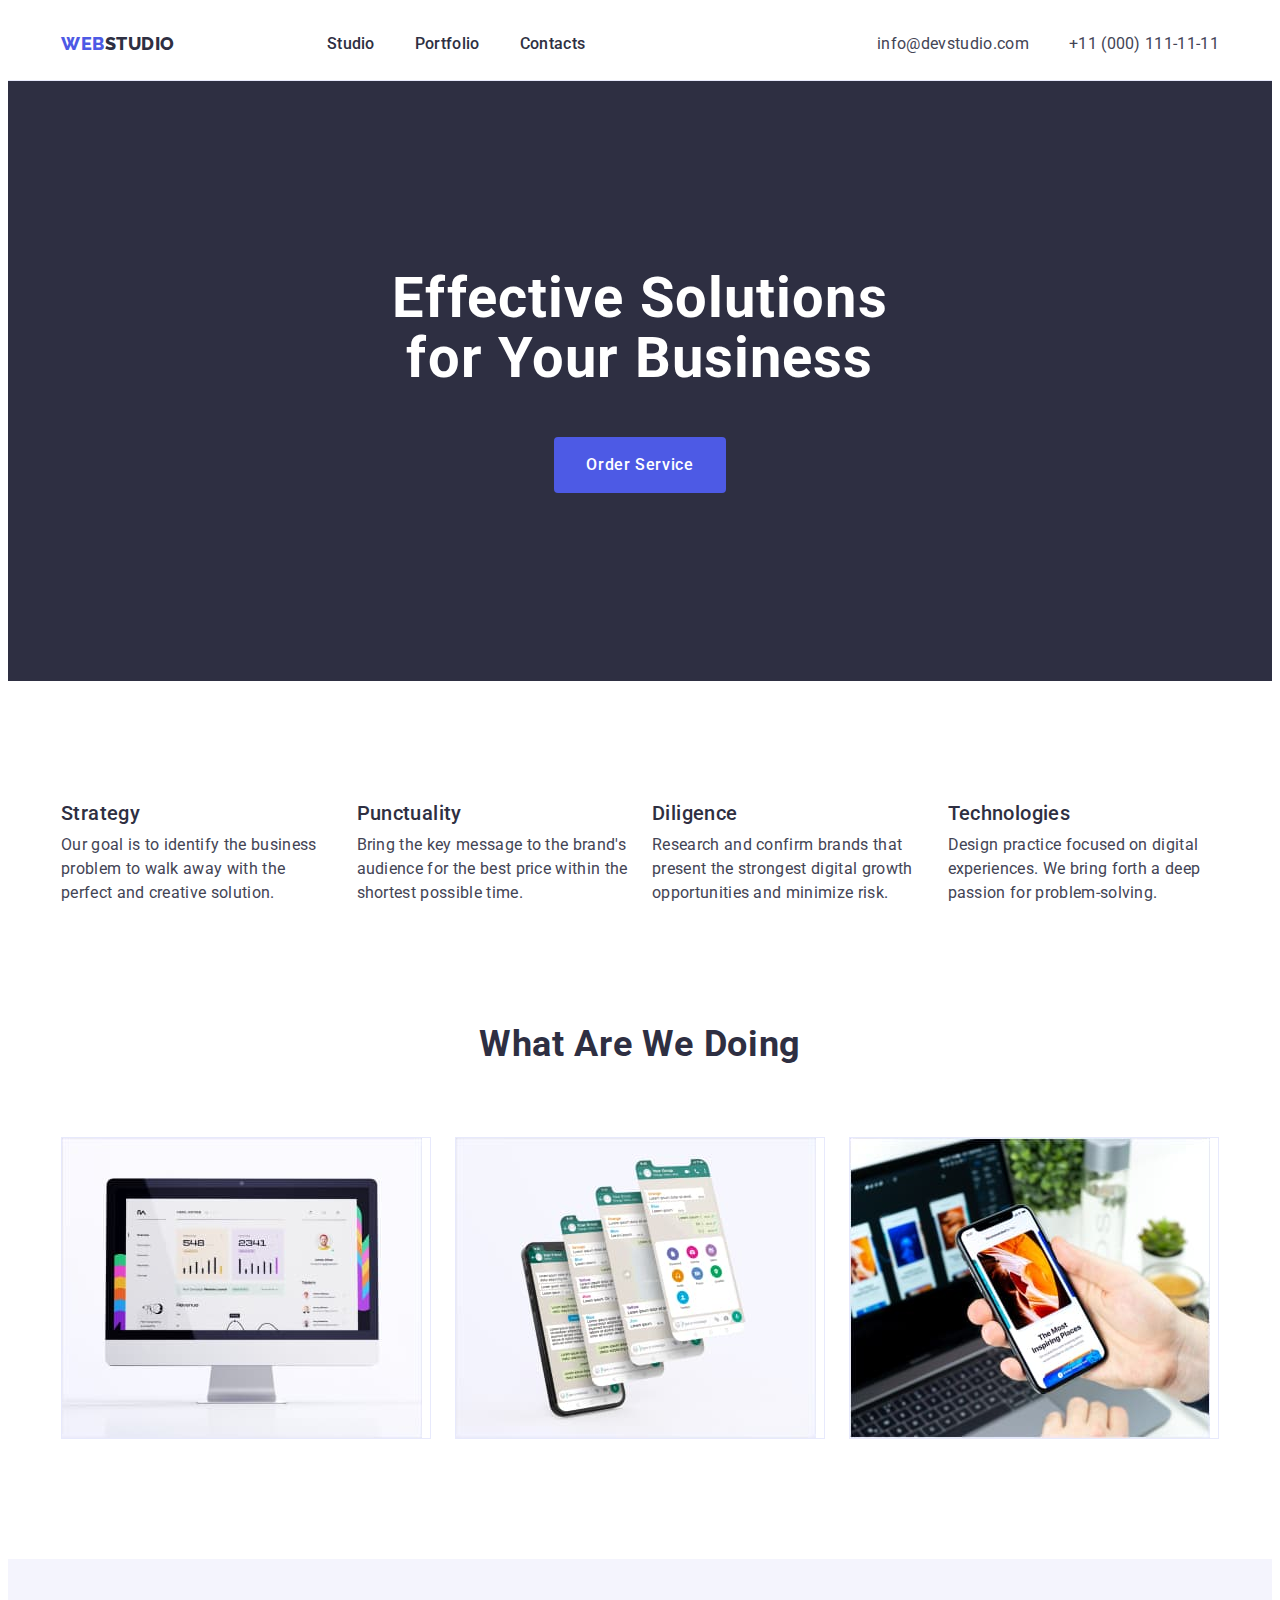
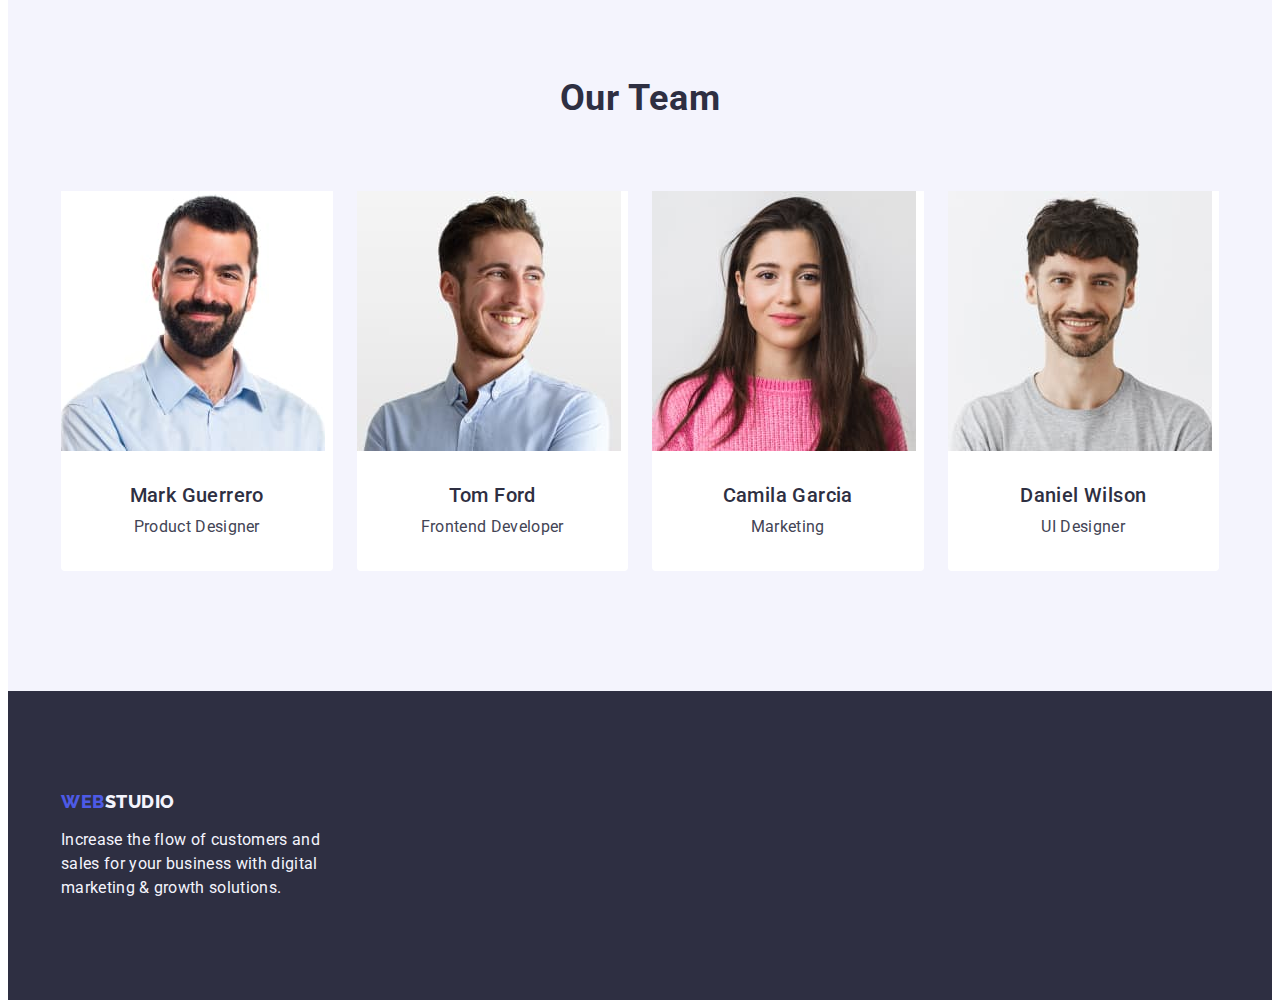
==== index.html @ 879da891 "Initial commit" ====
<!DOCTYPE html>
<html lang="en">
<head>
    <meta charset="UTF-8">
    <meta http-equiv="X-UA-Compatible" content="IE=edge">
    <meta name="viewport" content="width=device-width, initial-scale=1.0">
    <title>WebStudio</title>
    <link rel="preconnect" href="https://fonts.googleapis.com">
    <link rel="preconnect" href="https://fonts.gstatic.com" crossorigin>
    <link href="https://fonts.googleapis.com/css2?family=Raleway:wght@800&family=Roboto:wght@400;500;700;900&display=swap"
        rel="stylesheet">
    <link rel="stylesheet" href="https://cdnjs.cloudflare.com/ajax/libs/modern-normalize/2.0.0/modern-normalize.min.css" 
    integrity="sha512-4xo8blKMVCiXpTaLzQSLSw3KFOVPWhm/TRtuPVc4WG6kUgjH6J03IBuG7JZPkcWMxJ5huwaBpOpnwYElP/m6wg==" 
    crossorigin="anonymous" referrerpolicy="no-referrer">
    <link rel="stylesheet" href="./css/styles.css">
</head>
<body>
    <header class="header">
        <div class="container div-header">
            <nav class="header-nav">    
                <a href="./index.html" class="link logo">Web<span class="logo-part">Studio</span></a>
                <ul class="list header-menu">
               <li><a href="./index.html" class="link-nav link">Studio</a></li>
               <li><a href="./portfolio.html" class="link-nav link">Portfolio</a></li>
               <li><a href="" class="link-nav link">Contacts</a></li>
            </ul>
            </nav>
            <address class="adrs">
            <ul class="list header-adrs">
            <li><a href="mailto:info@devstudio.com" class="link-adrs link">info@devstudio.com</a></li>
            <li><a href="tel:+110001111111" class="link-adrs link">+11 (000) 111-11-11</a></li>
            </ul>
            </address>
        </div>
    </header>
    <main>
        <section class="hero">
           <div class="container div-hero">
             <h1 class="hero-title">Effective Solutions for Your Business</h1>
             <button type="button" class="hero-btn">Order Service</button>
           </div>
        </section>
            <section class="adv">
            <div class="container adv-div">
                 <h2 hidden class="adv-title visually-hidden">our advantages</h2>
                 <ul class="adv-list list">
                     <li class="adv-item">
                         <h3 class="adv-item-title title">Strategy</h3>
                         <p class="adv-item-text text">Our goal is to identify the business problem to walk away with the perfect and creative solution.</p>
                     </li>
                     <li class="adv-item">
                         <h3 class="adv-item-title title">Punctuality</h3>
                         <p class="adv-item-text text">Bring the key message to the brand's audience for the best price within the shortest possible time.</p>
                     </li>
                     <li class="adv-item">
                         <h3 class="adv-item-title title">Diligence</h3>
                         <p class="adv-item-text text">Research and confirm brands that present the strongest digital growth opportunities and minimize risk.</p>
                     </li>
                     <li class="adv-item">
                         <h3 class="adv-item-title title">Technologies</h3>
                         <p class="adv-item-text text">Design practice focused on digital experiences. We bring forth a deep passion for problem-solving.</p>
                     </li>
                 </ul>
            </div>
        </section>
        <section class="wawd">
 <div class="container div-wawd">
               <h2 class="wawd-title">What are we doing</h2>
               <ul class="wawd-list list">
                 <li class="wawd-item"><img src="./images/monitor.jpg" alt="monitor" width="360"></li>
                 <li class="wawd-item"><img src="./images/screenshots.jpg" alt="screenshots" width="360"></li>
                 <li class="wawd-item"><img src="./images/phone.jpg" alt="phone" width="360"></li>             
               </ul>
 </div>
           </section>
           <section class="team">
            <div class="container div-team">
               <h2 class="team-title">Our Team</h2>
               <ul class="team-list list">
    <li class="team-item">
       <img class="team-item-img" src="./images/mark.jpg" alt="Mark Guerrero" width="264">
      <div class="div-team-name">
         <h3 class="team-item-title title">Mark Guerrero</h3>
         <p class="team-item-text text">Product Designer</p>
      </div>
    </li>
    <li class="team-item">
       <img class="team-item-img" src="./images/tom.jpg" alt="Tom Ford" width="264">
      <div class="div-team-name">
         <h3 class="team-item-title title">Tom Ford</h3>
         <p class="team-item-text text">Frontend Developer</p>
      </div>
    </li>
    <li class="team-item">
       <img class="team-item-img" src="./images/camila.jpg" alt="Camila Garcia" width="264">
       <div class="div-team-name">
        <h3 class="team-item-title title">Camila Garcia</h3>
        <p class="team-item-text text">Marketing</p>
       </div>
    </li>
    <li class="team-item">
       <img class="team-item-img" src="./images/daniel.jpg" alt="Daniel Wilson" width="264">
      <div class="div-team-name">
         <h3 class="team-item-title title">Daniel Wilson</h3>
         <p class="team-item-text text">UI Designer</p>
      </div>
    </li>                
               </ul>
            </div>
        </section>
    </main>
    <footer class="footer">
        <div class="container div-foot">
             <a href="./index.html" class="link logo foot">Web<span class="foot-logo-part">Studio</span></a>
             <p class="footer-text text">Increase the flow of customers and sales for your business with digital marketing & growth solutions.</p>
        </div>
    </footer>
    </body>
</html>
---- css/styles.css ----
:root {
    --active-color: #404BBF;
    --title-color: #2E2F42;
    --simple-color: #4D5AE5;
    --text-color: #434455;
    --whitty-color: #FFFFFF;
    --darwhit-color: #F4F4FD;
    }
body 
{
    font-family: 'Roboto', sans-serif;
    color: var(--text-color);
    background-color: var(--whitty-color);
}
.link {
        text-decoration: none;
    }
p, h1,h2,h3 {
        margin-top: 0;
        margin-bottom: 0;
    }
ul {
    list-style-type: none;
    margin-top: 0;
    margin-bottom: 0;
    padding-left: 0;
   }
   .container {
    width: 100%;
    max-width: 1158px;
    margin: 0 auto;
    padding-left: 15px;
    padding-right: 15px;
    /* outline: 2px solid yellow; */
   }
.visually-hidden {
    position: absolute;
    width: 1px;
    height: 1px;
    margin: -1px;
    border: 0;
    padding: 0;
    white-space: nowrap;
    clip-path: inset(100%);
    clip: rect(0 0 0 0);
    overflow: hidden;
}
img {
    display: block;
    max-width: 100%;
}
.list {
    text-decoration: none;
    }
.title {
    font-weight: 500;
    font-size: 20px;
    line-height: 1.2;
    text-align: center;
    letter-spacing: 0.02em;
    color: var(--title-color);
    }
.text {
    font-size: 16px;
    line-height: 1.5;
    letter-spacing: 0.02em;
    color: var(--text-color);
         }
/*!------------------ HEADER ---------------------------*/
.header {
    background-color: var(--whitty-color);
    border-bottom: 1px solid #e7e9fc
}

    
.header-menu {
    display: flex;
    padding-left: 76px;
    gap: 40px;
    
}
.header-adrs {
    display: flex;
    gap: 40px;
    }
.div-header {
display: flex;
}
.header-nav {
    display: flex;
    align-items: center;
}
.logo {
    font-family: 'Raleway',sans-serif;
    font-weight: 800;
    font-size: 18px;
    line-height: 1.17;
    letter-spacing: 0.03em;
    text-transform: uppercase;
    color: var(--simple-color);
    margin-right: 76px;
}

.logo-part {
color: var(--title-color);
}
.link-nav {
    font-weight: 500;
    line-height: 1.50;
    letter-spacing: 0.02em;
    color: var(--title-color);
    display: inline-block;
    padding-top: 24px;
    padding-bottom: 24px;

}
.link-nav:active,
.link-nav:hover,
.link-nav:focus {
     color: var(--active-color);
}
.adrs {
    font-style: normal;
    margin-left: auto;
    }

.link-adrs {
    font-style: normal;
    line-height: 1.5;
    letter-spacing: 0.02em;
    color: var(--text-color);
    display: inline-block;
    padding-top: 24px;
    padding-bottom: 24px;
}
.link-adrs:active,
.link-adrs:hover,
.link-adrs:focus {
    color: var(--active-color);
}

/*!------------------ HERO ---------------------------*/
.hero {
background-color: var(--title-color);
padding-top: 188px;
padding-bottom: 188px;

}
.div-hero {
    
}
.hero-title {
    font-weight: 700;
    font-size: 56px;
    line-height: 1.07;
    text-align: center;
    letter-spacing: 0.02em;
    Color: var(--whitty-color);
    margin-right :auto;
    margin-left: auto;
    margin-bottom: 48px;
    max-width: 496px;   
}

.hero-btn {
    font-family: inherit;
    font-weight: 500;
    font-size: 16px;
    line-height: 1.5;
    letter-spacing: 0.04em;
    cursor: pointer;
    color: var(--whitty-color);
    background-color: var(--simple-color);
    margin-right: auto;
    margin-left: auto;
    display: block;
    padding: 16px 32px;
    margin: 0 auto;
    border-radius: 4px;
    min-width: 169px;
    height: 56px;
    border: none;
    
}   
.hero-btn:focus,
.hero-btn:hover {
    background-color: var(--active-color);
}

/*!------------------our advantages---------------------  */
.adv {
    background-color: var(--whitty-color);
    padding-top: 120px;
    padding-bottom: 120px;
}
.adv-div {
    
    
    
}
.adv-title {
    
}

.adv-list {
    display: flex;
     gap: 24px;
}

.adv-item {
  width: calc((100% - 3*24px) / 4);
}

.adv-item-title {
    text-align: left;
    margin-bottom: 8px;

}


.adv-item-text {


}

/*!------------------What are we doing---------------------  */
.wawd {
    padding-bottom: 120px;
    background-color: var(--whitty-color);
}

.wawd-title {
    font-weight: 700;
    font-size: 36px;
    line-height: 1.11;
    text-align: center;
    letter-spacing: 0.02em;
    text-transform: capitalize;
    color: var(--title-color);
    margin-bottom: 72px;
}

.wawd-list {
    display: flex;
    gap: 24px;
    
}

.wawd-item {
    width: calc((100% - 2*24px) / 3);
    border: 1px solid #E7E9FC;
}

/*!------------------Our Team-------------------------------  */
 .team {
    background-color: var(--darwhit-color);
    padding-bottom: 120px;
    padding-top: 120px;
 }

 .team-title {
    font-weight: 700;
    font-size: 36px;
    line-height: 1.11;
    text-align: center;
    letter-spacing: 0.02em;
    text-transform: capitalize;
    color: #2E2F42;
    margin-bottom: 72px;
    
 }

 .team-list {
    display: flex;
    gap: 24px;

 }

 .team-item {
    width: calc((100% - 72px) / 4);
    background-color: #FFFFFF;
    border-radius: 0px 0px 4px 4px;
    
 }

 .team-item-img {}

 .team-item-title {
    margin-bottom: 8px;
 }

 .team-item-text {
    text-align: center;
    }

.div-team-name {
    padding: 32px 16px;
 }


 /*!------------------FOOTER-------------------------------  */

 .footer {
    background-color: #2E2F42;
    padding-top: 100px;
    padding-bottom: 100px;
    }
.div-foot {

    
    
}
.foot {
    display: inline-block;
    margin-bottom: 16px;
}
.footer-text {
    color: var(--darwhit-color);
     max-width: 264px;
}
    .foot-logo-part {
      color: var(--darwhit-color);
    }


        /*!------------------FILTER-------------------------------  */
.filter {
    padding-top: 96px;
    padding-bottom: 120px;
    background-color: var(--whitty-color);
}
        
.filter-title {}
        
.filter-list {
    
    display: flex;
    justify-content: center;
    gap: 24px;
    margin-bottom: 72px;
    align-items: flex-start;
    
}
        
.filter-list-item {
    
    
   
}
  .div-filter {
   
   background-color: var(--whitty-color);
  
  }
    
.filter-item-btn {
    font-family: inherit;
    font-style: normal;
    font-weight: 500;
    font-size: 16px;
    line-height: 1.5;
    letter-spacing: 0.04em;
    color: var(--simple-color);
    background: #F4F4FD;
    cursor: pointer;
    padding: 12px 24px;
    border: 1px solid #E7E9FC;
    border-radius: 4px;
    
}

.filter-item-btn:hover,
.filter-item-btn:focus,
.filter-item-btn:active {
    color: var(--whitty-color);
    background: var(--active-color);
    border: 1px solid transparent;
}
.filter-card-list {
    display: flex;
    flex-wrap: wrap;
    gap: 48px 24px;
}

.card-item-link:hover,
.card-item-link:focus {
    color: var(--active-color);
}
.div-card {
    
    
    
    
}
.card-item {
    width: calc((100% - 2*24px)/3);
   
    
}

.card-item-link {}

.card-bottom {
    padding: 32px 16px;
    border: 1px solid #e7e9fc;
    border-top: none;

}
.card-item-img {}

.card-item-title {
text-align:left ;
margin-bottom: 8px;
    
}

.card-item-text {}
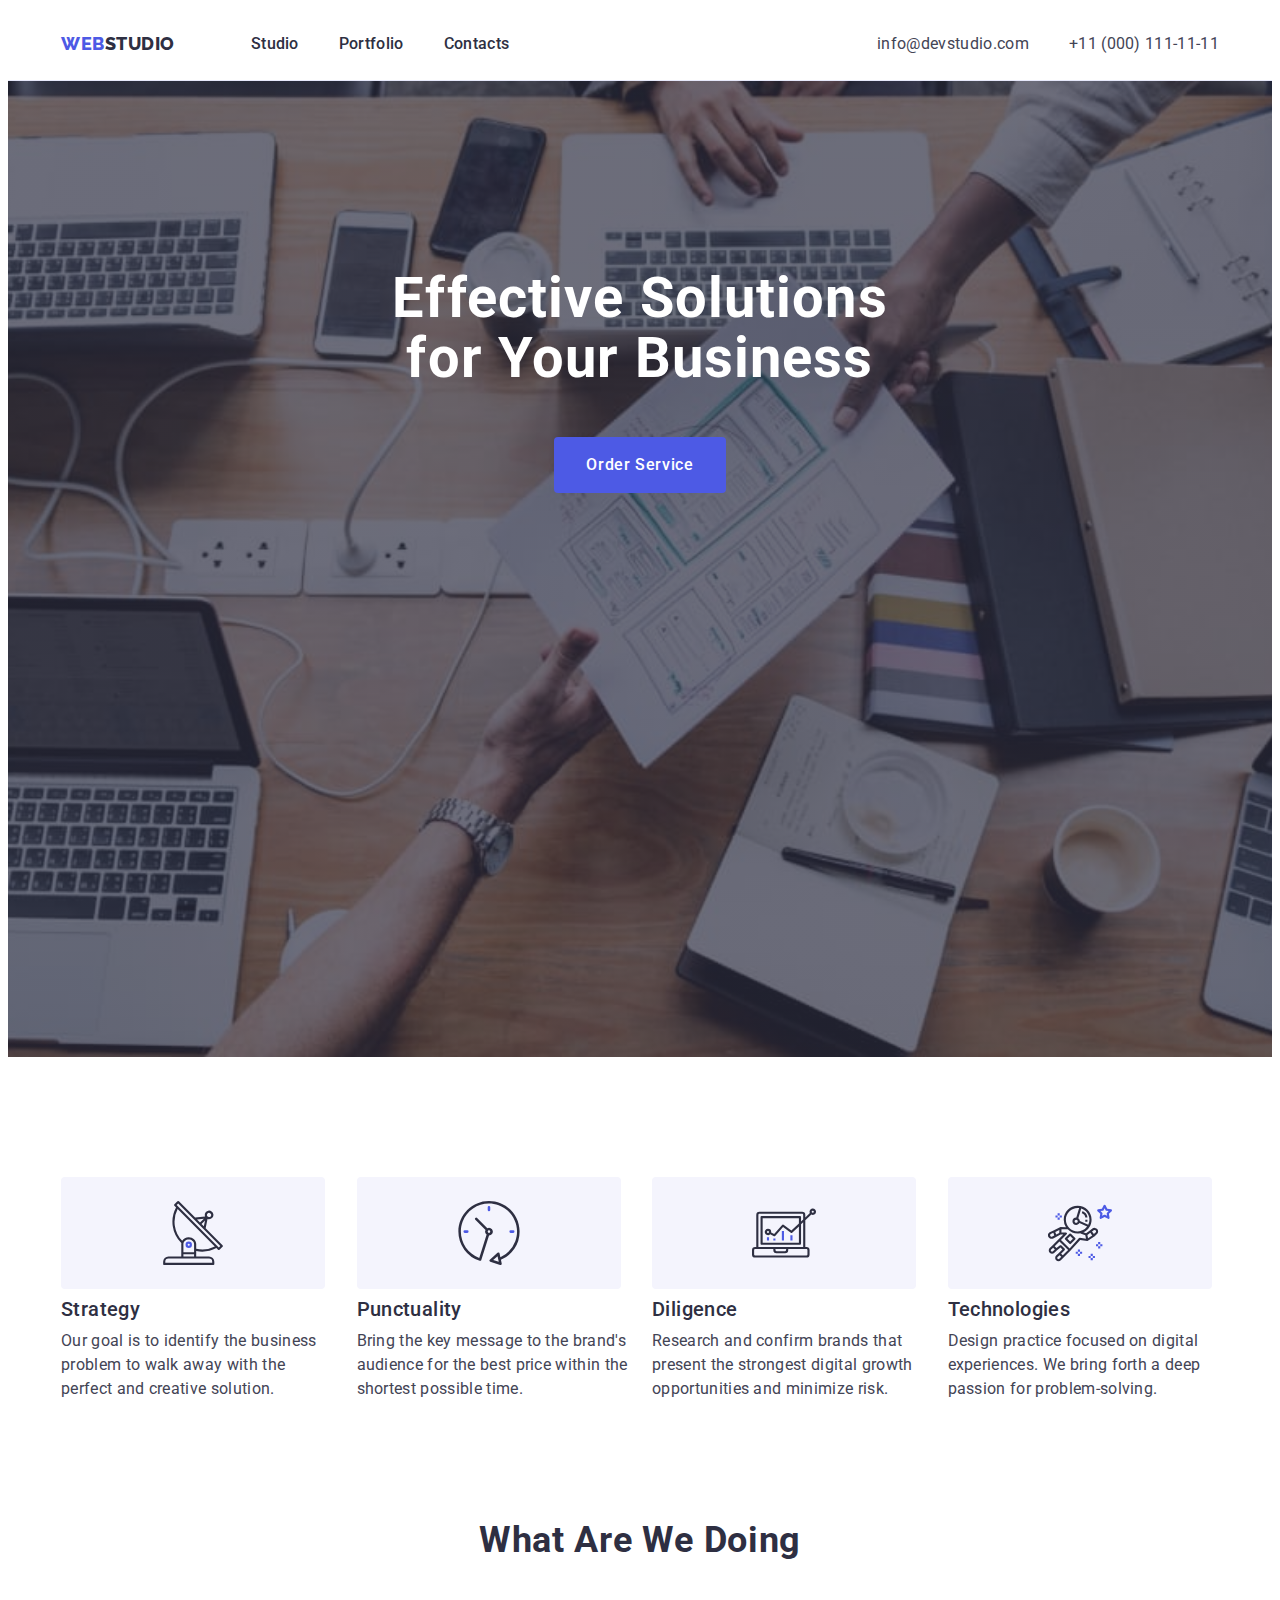
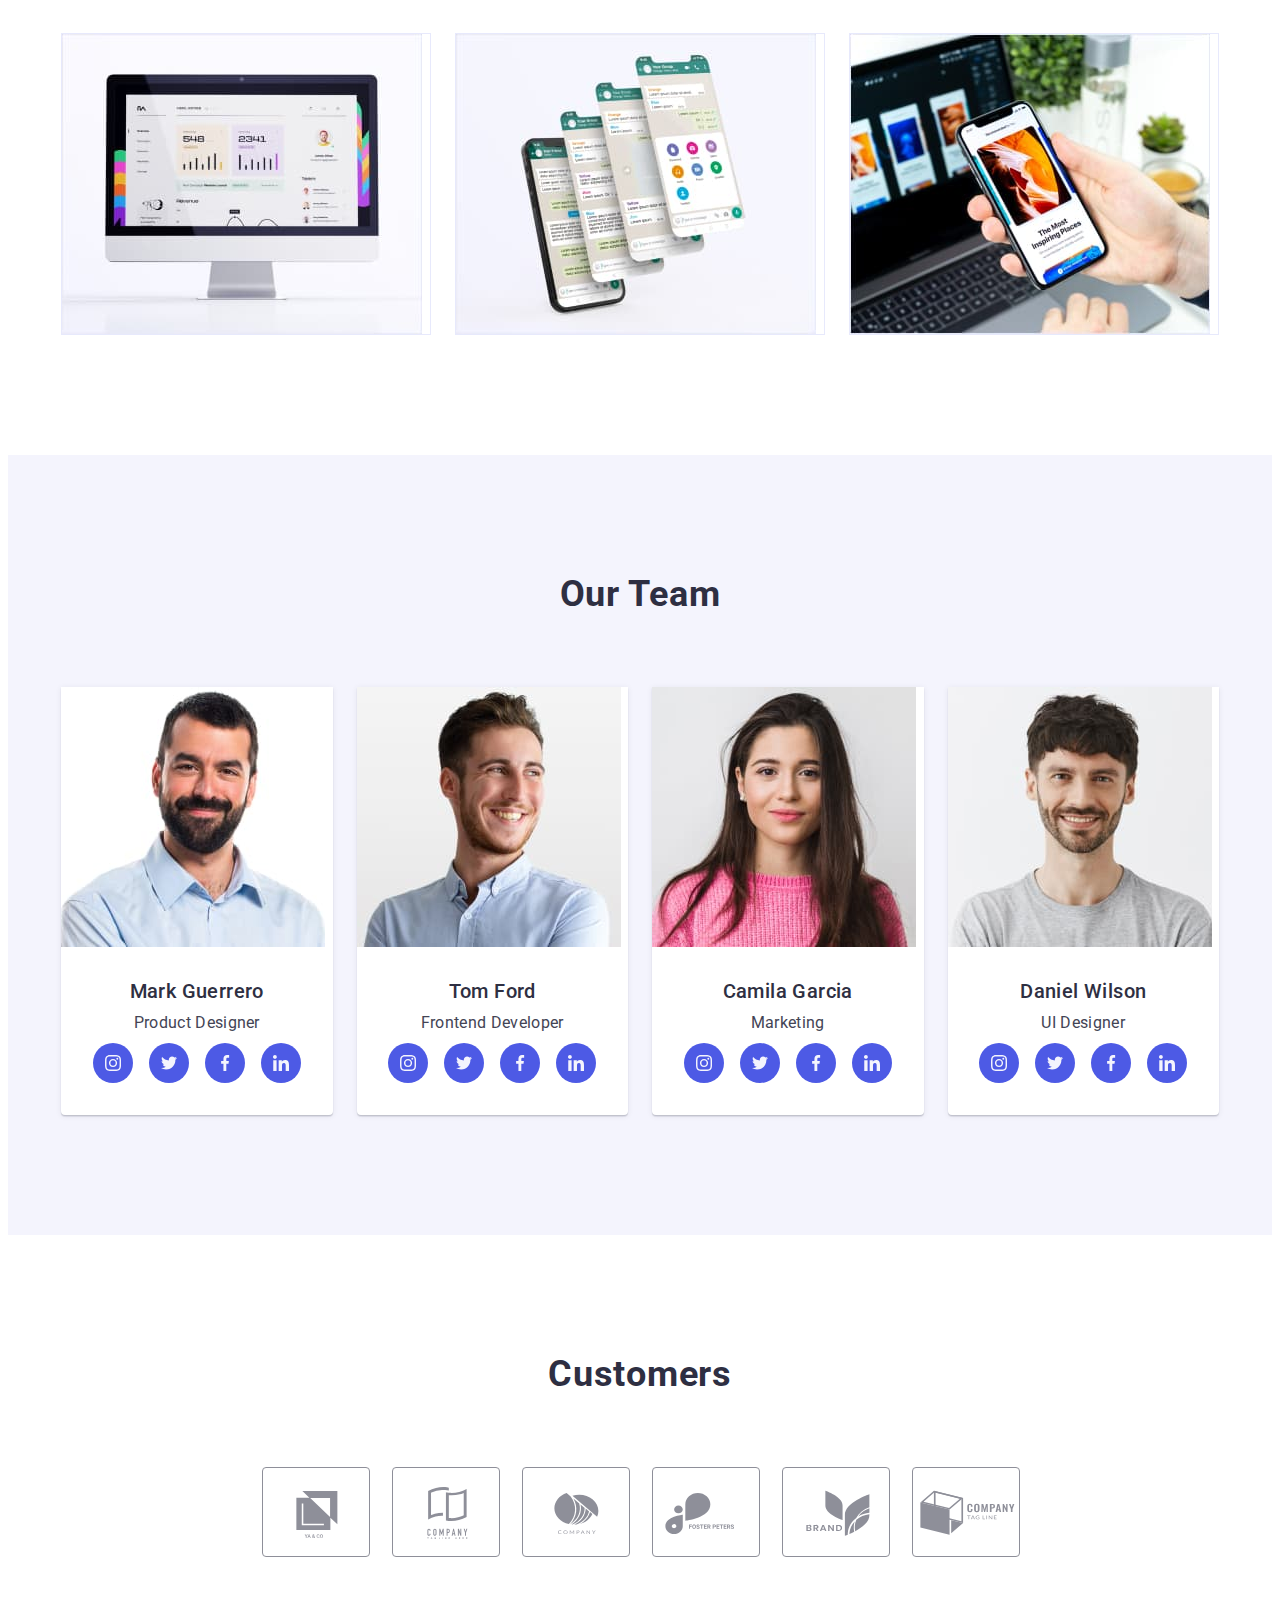
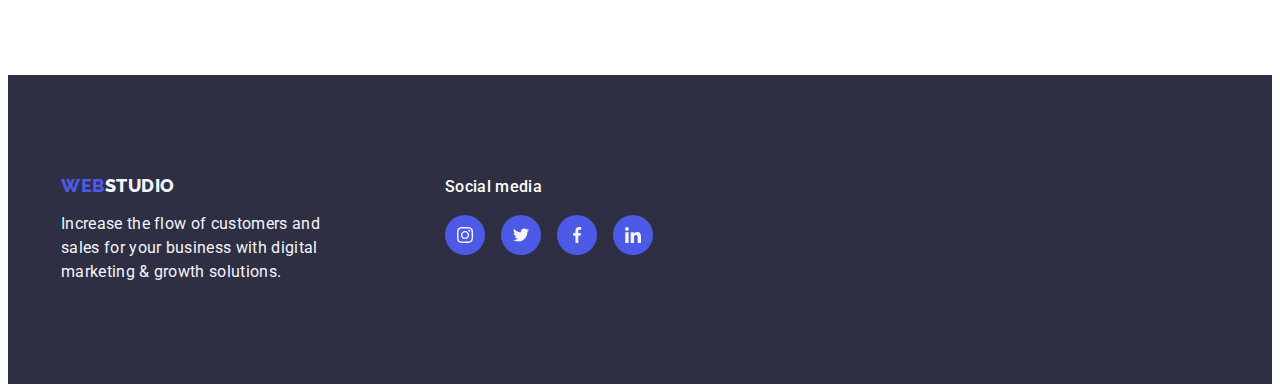
==== commit 2b9db026: "infrst" ====
--- a/index.html
+++ b/index.html
@@ -45,18 +45,30 @@
                  <h2 hidden class="adv-title visually-hidden">our advantages</h2>
                  <ul class="adv-list list">
                      <li class="adv-item">
+                        <div class="adv-div-icon"><svg class="adv-icon-svg" width="64" height="64">
+                            <use href="./images/icons.svg#icon-antenna"></use></svg>
+                        </div>
                          <h3 class="adv-item-title title">Strategy</h3>
                          <p class="adv-item-text text">Our goal is to identify the business problem to walk away with the perfect and creative solution.</p>
                      </li>
                      <li class="adv-item">
+                        <div class="adv-div-icon"><svg class="adv-icon-svg" width="64" height="64">
+                            <use href="./images/icons.svg#icon-clock"></use></svg>
+                        </div>
                          <h3 class="adv-item-title title">Punctuality</h3>
                          <p class="adv-item-text text">Bring the key message to the brand's audience for the best price within the shortest possible time.</p>
                      </li>
                      <li class="adv-item">
+                        <div class="adv-div-icon"><svg class="adv-icon-svg" width="64" height="64">
+                            <use href="./images/icons.svg#icon-diagram"></use></svg>
+                        </div>
                          <h3 class="adv-item-title title">Diligence</h3>
                          <p class="adv-item-text text">Research and confirm brands that present the strongest digital growth opportunities and minimize risk.</p>
                      </li>
                      <li class="adv-item">
+                        <div class="adv-div-icon"><svg class="adv-icon-svg" width="64" height="64">
+                            <use href="./images/icons.svg#icon-astronaut"></use></svg>
+                        </div>
                          <h3 class="adv-item-title title">Technologies</h3>
                          <p class="adv-item-text text">Design practice focused on digital experiences. We bring forth a deep passion for problem-solving.</p>
                      </li>
@@ -66,11 +78,11 @@
         <section class="wawd">
  <div class="container div-wawd">
                <h2 class="wawd-title">What are we doing</h2>
-               <ul class="wawd-list list">
-                 <li class="wawd-item"><img src="./images/monitor.jpg" alt="monitor" width="360"></li>
-                 <li class="wawd-item"><img src="./images/screenshots.jpg" alt="screenshots" width="360"></li>
-                 <li class="wawd-item"><img src="./images/phone.jpg" alt="phone" width="360"></li>             
-               </ul>
+                <ul class="wawd-list list">
+                  <li class="wawd-item"><img src="./images/monitor.jpg" alt="monitor" width="360"></li>
+                  <li class="wawd-item"><img src="./images/screenshots.jpg" alt="screenshots" width="360"></li>
+                  <li class="wawd-item"><img src="./images/phone.jpg" alt="phone" width="360"></li>             
+                </ul>
  </div>
            </section>
            <section class="team">
@@ -82,6 +94,38 @@
       <div class="div-team-name">
          <h3 class="team-item-title title">Mark Guerrero</h3>
          <p class="team-item-text text">Product Designer</p>
+         <div class="team-soc">
+            <ul class="team-soc-icon list">
+               <li class="team-soc-item">
+                <a class="team-soc-link" href="#">
+                <svg class="team-icon-svg" width="16" height="16">
+                    <use href="./images/icons.svg#icon-instagram"></use>
+                </svg>
+               </a>
+            </li>
+               <li class="team-soc-item">
+                <a class="team-soc-link" href="#">
+                <svg class="team-icon-svg" width="16" height="16">
+                    <use href="./images/icons.svg#icon-twitter"></use>
+                </svg>
+               </a>
+            </li>
+               <li class="team-soc-item">
+                <a class="team-soc-link" href="#">
+                <svg class="team-icon-svg" width="16" height="16">
+                    <use href="./images/icons.svg#icon-facebook"></use>
+                </svg>
+               </a>
+            </li>
+               <li class="team-soc-item">
+                <a class="team-soc-link" href="#"> 
+                <svg class="team-icon-svg" width="16" height="16">
+                    <use href="./images/icons.svg#icon-linkedin"></use>
+                </svg>
+               </a>
+            </li>
+            </ul>
+         </div>
       </div>
     </li>
     <li class="team-item">
@@ -89,6 +133,38 @@
       <div class="div-team-name">
          <h3 class="team-item-title title">Tom Ford</h3>
          <p class="team-item-text text">Frontend Developer</p>
+        <div class="team-soc">
+            <ul class="team-soc-icon list">
+                <li class="team-soc-item">
+                    <a class="team-soc-link" href="#">
+                        <svg class="team-icon-svg" width="16" height="16">
+                            <use href="./images/icons.svg#icon-instagram"></use>
+                        </svg>
+                    </a>
+                </li>
+                <li class="team-soc-item">
+                    <a class="team-soc-link" href="#">
+                        <svg class="team-icon-svg" width="16" height="16">
+                            <use href="./images/icons.svg#icon-twitter"></use>
+                        </svg>
+                    </a>
+                </li>
+                <li class="team-soc-item">
+                    <a class="team-soc-link" href="#">
+                        <svg class="team-icon-svg" width="16" height="16">
+                            <use href="./images/icons.svg#icon-facebook"></use>
+                        </svg>
+                    </a>
+                </li>
+                <li class="team-soc-item">
+                    <a class="team-soc-link" href="#">
+                        <svg class="team-icon-svg" width="16" height="16">
+                            <use href="./images/icons.svg#icon-linkedin"></use>
+                        </svg>
+                    </a>
+                </li>
+            </ul>
+        </div>
       </div>
     </li>
     <li class="team-item">
@@ -96,6 +172,38 @@
        <div class="div-team-name">
         <h3 class="team-item-title title">Camila Garcia</h3>
         <p class="team-item-text text">Marketing</p>
+        <div class="team-soc">
+            <ul class="team-soc-icon list">
+                <li class="team-soc-item">
+                    <a class="team-soc-link" href="#">
+                        <svg class="team-icon-svg" width="16" height="16">
+                            <use href="./images/icons.svg#icon-instagram"></use>
+                        </svg>
+                    </a>
+                </li>
+                <li class="team-soc-item">
+                    <a class="team-soc-link" href="#">
+                        <svg class="team-icon-svg" width="16" height="16">
+                            <use href="./images/icons.svg#icon-twitter"></use>
+                        </svg>
+                    </a>
+                </li>
+                <li class="team-soc-item">
+                    <a class="team-soc-link" href="#">
+                        <svg class="team-icon-svg" width="16" height="16">
+                            <use href="./images/icons.svg#icon-facebook"></use>
+                        </svg>
+                    </a>
+                </li>
+                <li class="team-soc-item">
+                    <a class="team-soc-link" href="#">
+                        <svg class="team-icon-svg" width="16" height="16">
+                            <use href="./images/icons.svg#icon-linkedin"></use>
+                        </svg>
+                    </a>
+                </li>
+            </ul>
+        </div>
        </div>
     </li>
     <li class="team-item">
@@ -103,17 +211,130 @@
       <div class="div-team-name">
          <h3 class="team-item-title title">Daniel Wilson</h3>
          <p class="team-item-text text">UI Designer</p>
+        <div class="team-soc">
+            <ul class="team-soc-icon list">
+                <li class="team-soc-item">
+                    <a class="team-soc-link" href="#">
+                        <svg class="team-icon-svg" width="16" height="16">
+                            <use href="./images/icons.svg#icon-instagram"></use>
+                        </svg>
+                    </a>
+                </li>
+                <li class="team-soc-item">
+                    <a class="team-soc-link" href="#">
+                        <svg class="team-icon-svg" width="16" height="16">
+                            <use href="./images/icons.svg#icon-twitter"></use>
+                        </svg>
+                    </a>
+                </li>
+                <li class="team-soc-item">
+                    <a class="team-soc-link" href="#">
+                        <svg class="team-icon-svg" width="16" height="16">
+                            <use href="./images/icons.svg#icon-facebook"></use>
+                        </svg>
+                    </a>
+                </li>
+                <li class="team-soc-item">
+                    <a class="team-soc-link" href="#">
+                        <svg class="team-icon-svg" width="16" height="16">
+                            <use href="./images/icons.svg#icon-linkedin"></use>
+                        </svg>
+                    </a>
+                </li>
+            </ul>
+        </div>
       </div>
     </li>                
                </ul>
             </div>
         </section>
+        <section class="custom">
+        <div class="container custom-div">
+            <h2 class="title custom-tittle">Customers</h2>
+             <div class="custom-icon-div">
+                <ul class="custom-icon-list list">
+                    <li class="custom-icon-item">
+                        <a class="custom-link" href="#">
+                            <svg class="custom-icon" width="104" height="56">
+                                <use href="./images/icons.svg#icon-yaco"></use></svg>
+                        </a>
+                    </li>
+                    <li class="custom-icon-item">
+                        <a class="custom-link" href="#">
+                            <svg class="custom-icon" width="104" height="56">
+                                <use href="./images/icons.svg#icon-union"></use></svg>
+                        </a>
+                    </li>
+                    <li class="custom-icon-item">
+                        <a class="custom-link" href="#">
+                            <svg class="custom-icon" width="104" height="56">
+                                <use href="./images/icons.svg#icon-company"></use></svg>
+                        </a>
+                    </li>
+                    <li class="custom-icon-item">
+                        <a class="custom-link" href="#">
+                            <svg class="custom-icon" width="104" height="56">
+                                <use href="./images/icons.svg#icon-foster"></use></svg>
+                        </a>
+                    </li>
+                    <li class="custom-icon-item">
+                        <a class="custom-link" href="#">
+                            <svg class="custom-icon" width="104" height="56">
+                                <use href="./images/icons.svg#icon-brand"></use></svg>
+                        </a>
+                    </li>
+                    <li class="custom-icon-item">
+                        <a class="custom-link" href="#">
+                            <svg class="custom-icon" width="104" height="56">
+                                <use href="./images/icons.svg#icon-tagline"></use></svg>
+                        </a>
+                    </li>
+                </ul>
+             </div>
+           </div>
+
+        </section>
     </main>
     <footer class="footer">
         <div class="container div-foot">
-             <a href="./index.html" class="link logo foot">Web<span class="foot-logo-part">Studio</span></a>
-             <p class="footer-text text">Increase the flow of customers and sales for your business with digital marketing & growth solutions.</p>
-        </div>
-    </footer>
+         <div class="div-foot-content">   
+                 <a href="./index.html" class="link logo foot">Web<span class="foot-logo-part">Studio</span></a>
+                 <p class="footer-text text">Increase the flow of customers and sales for your business with digital marketing & growth solutions.</p>
+            </div>
+            <div class="div-foot-soc">
+            <p class="foot-tittle text">Social media</p>
+<ul class="foot-soc-icon list">
+    <li class="foot-soc-item">
+        <a class="foot-soc-link" href="#">
+            <svg class="foot-icon-svg" width="16" height="16">
+                <use href="./images/icons.svg#icon-instagram"></use>
+            </svg>
+        </a>
+    </li>
+    <li class="foot-soc-item">
+        <a class="foot-soc-link" href="#">
+            <svg class="foot-icon-svg" width="16" height="16">
+                <use href="./images/icons.svg#icon-twitter"></use>
+            </svg>
+        </a>
+    </li>
+    <li class="foot-soc-item">
+        <a class="foot-soc-link" href="#">
+            <svg class="foot-icon-svg" width="16" height="16">
+                <use href="./images/icons.svg#icon-facebook"></use>
+            </svg>
+        </a>
+    </li>
+    <li class="foot-soc-item">
+        <a class="foot-soc-link" href="#">
+            <svg class="foot-icon-svg" width="16" height="16">
+                <use href="./images/icons.svg#icon-linkedin"></use>
+            </svg>
+        </a>
+    </li>
+</ul>          
+            </div>
+        </div>
+            </footer>
     </body>
 </html>--- a/css/styles.css
+++ b/css/styles.css
@@ -5,6 +5,7 @@
     --text-color: #434455;
     --whitty-color: #FFFFFF;
     --darwhit-color: #F4F4FD;
+    --trans: 250ms cubic-bezier(0.4, 0, 0.2, 1);
     }
 body 
 {
@@ -75,7 +76,6 @@
     
 .header-menu {
     display: flex;
-    padding-left: 76px;
     gap: 40px;
     
 }
@@ -112,7 +112,7 @@
     display: inline-block;
     padding-top: 24px;
     padding-bottom: 24px;
-
+    transition: color var(--trans);
 }
 .link-nav:active,
 .link-nav:hover,
@@ -132,6 +132,8 @@
     display: inline-block;
     padding-top: 24px;
     padding-bottom: 24px;
+    transition: color var(--trans);
+
 }
 .link-adrs:active,
 .link-adrs:hover,
@@ -141,9 +143,18 @@
 
 /*!------------------ HERO ---------------------------*/
 .hero {
-background-color: var(--title-color);
-padding-top: 188px;
-padding-bottom: 188px;
+    background-color: var(--title-color);
+    padding-top: 188px;
+    padding-bottom: 188px;
+    background-image: linear-gradient(rgba(46, 47, 66, 0.7),rgba(46, 47, 66, 0.7)),url(../images/hero-bg.jpg);
+    background-repeat: no-repeat;
+    background-position: center;
+    background-size: cover;
+    max-width: 1440px;
+    height: 600px;
+    margin: 0 auto;
+
+
 
 }
 .div-hero {
@@ -180,6 +191,7 @@
     min-width: 169px;
     height: 56px;
     border: none;
+    transition: background-color var(--trans);
     
 }   
 .hero-btn:focus,
@@ -202,6 +214,18 @@
     
 }
 
+.adv-div-icon {
+display: flex;
+justify-content: center;
+align-items: center;
+width: 264px;
+height: 112px;
+background-color: var(--darwhit-color);
+border-radius: 4px;
+}
+.adv-icon-svg {
+
+}
 .adv-list {
     display: flex;
      gap: 24px;
@@ -214,7 +238,7 @@
 .adv-item-title {
     text-align: left;
     margin-bottom: 8px;
-
+    margin-top: 8px;
 }
 
 
@@ -280,6 +304,7 @@
     width: calc((100% - 72px) / 4);
     background-color: #FFFFFF;
     border-radius: 0px 0px 4px 4px;
+    box-shadow: 0px 1px 6px rgba(46, 47, 66, 0.08), 0px 1px 1px rgba(46, 47, 66, 0.16), 0px 2px 1px rgba(46, 47, 66, 0.08);
     
  }
 
@@ -288,7 +313,40 @@
  .team-item-title {
     margin-bottom: 8px;
  }
-
+ .team-soc-icon 
+ {
+    display: flex;
+    gap: 16px;
+    padding-top: 8px;
+    justify-content: center;
+    
+ }
+ .team-soc {}
+   
+ .team-icon-svg {
+    fill: var(--darwhit-color);
+ }
+ 
+ .team-soc-item {
+    width: 40px;
+    height: 40px;
+ }
+ .team-soc-link {
+    width: 100%;
+    height: 100%;
+    border-radius: 50%;
+    display: flex;
+    justify-content: center;
+    align-items: center;
+    border-radius: 50%;
+    background-color: var(--simple-color);
+    transition: background-color var(--trans)
+ }
+
+ .team-soc-link:hover,
+ .team-soc-link:focus {
+    background-color: var(--active-color);
+ }
  .team-item-text {
     text-align: center;
     }
@@ -305,11 +363,60 @@
     padding-top: 100px;
     padding-bottom: 100px;
     }
+.div-foot-content {
+
+}
+.div-foot-soc {
+    
+}
+.foot-tittle {
+    color: var(--whitty-color);
+    font-weight: 500;
+    margin-bottom: 16px;
+
+}
+
+.foot-soc-link {
+    width: 100%;
+    height: 100%;
+    border-radius: 50%;
+    display: flex;
+    justify-content: center;
+    align-items: center;
+    border-radius: 50%;
+    background-color: var(--simple-color);
+    transition: background-color 250ms cubic-bezier(0.4, 0, 0.2, 1);
+}
+
+.foot-soc-item {
+    width: 40px;
+    height: 40px;
+}
+.foot-soc-link {
+    width: 100%;
+    height: 100%;
+}
+.foot-soc-link:hover,
+.foot-soc-link:focus {
+    background-color: var(--active-color);
+}
 .div-foot {
-
-    
-    
-}
+    display: flex;
+}
+.foot-soc-icon {
+    display: flex;
+    gap: 16px;
+    }
+.div-foot-icon {
+    }
+.div-foot-soc {
+    }
+    .div-foot-content {
+        margin-right: 120px;
+    }
+    .foot-icon-svg {
+        fill: var(--darwhit-color);
+    }
 .foot {
     display: inline-block;
     margin-bottom: 16px;
@@ -318,12 +425,64 @@
     color: var(--darwhit-color);
      max-width: 264px;
 }
-    .foot-logo-part {
+.foot-logo-part {
       color: var(--darwhit-color);
     }
-
-
-        /*!------------------FILTER-------------------------------  */
+/*!------------------CUSTOMERS-------------------------------  */
+.custom {
+    padding-top: 120px;
+    padding-bottom: 120px;
+    
+}
+.custom-tittle {
+    font-weight: 700;
+    font-size: 36px;
+    line-height: 1.1;
+    text-transform: capitalize;
+    margin-bottom: 72px;
+}
+.custom-icon-list {
+    display: flex;
+    justify-content: center;
+    align-items: center;
+    gap: 24px;
+}
+.custom-link {
+    display: flex;
+    justify-content: center;
+    align-items: center;
+    border: 1px solid #8E8F99;
+    border-radius: 4px;
+    width: 100%;
+    height: 100%;
+    transition: border-color var(--trans);
+    }
+
+.custom-div {
+    
+}
+.custom-icon-item {
+    width: calc((100%-5*24)/6);
+    height: 88px;
+}
+
+.custom-icon {
+    fill: #8E8F99;
+    transition: fill var(--trans);
+}
+.custom-link:hover,
+.custom-link:hover {
+    color: var(--active-color);
+    border-color: var(--active-color);
+}
+.custom-link:hover .custom-icon,
+.custom-link:hover .custom-icon {
+    fill: var(--active-color);
+}
+
+
+
+/*!------------------FILTER-------------------------------  */
 .filter {
     padding-top: 96px;
     padding-bottom: 120px;
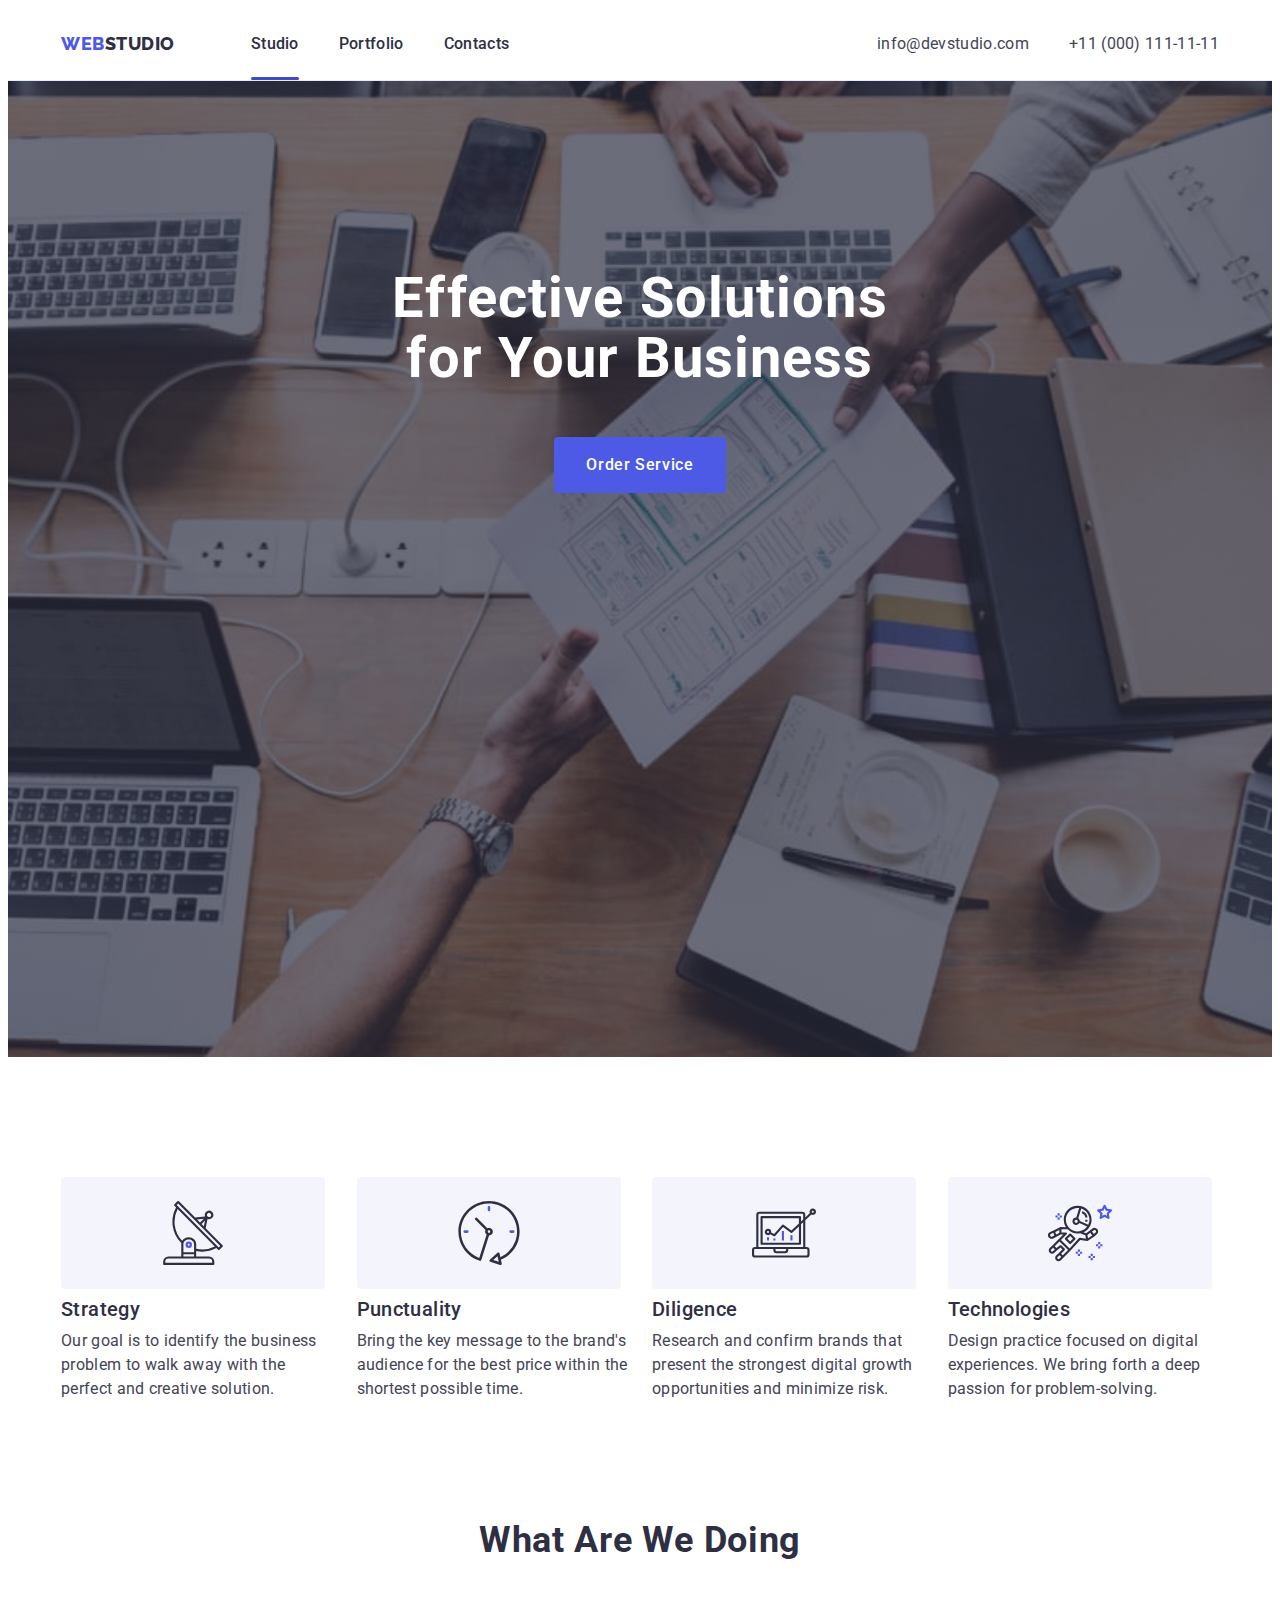
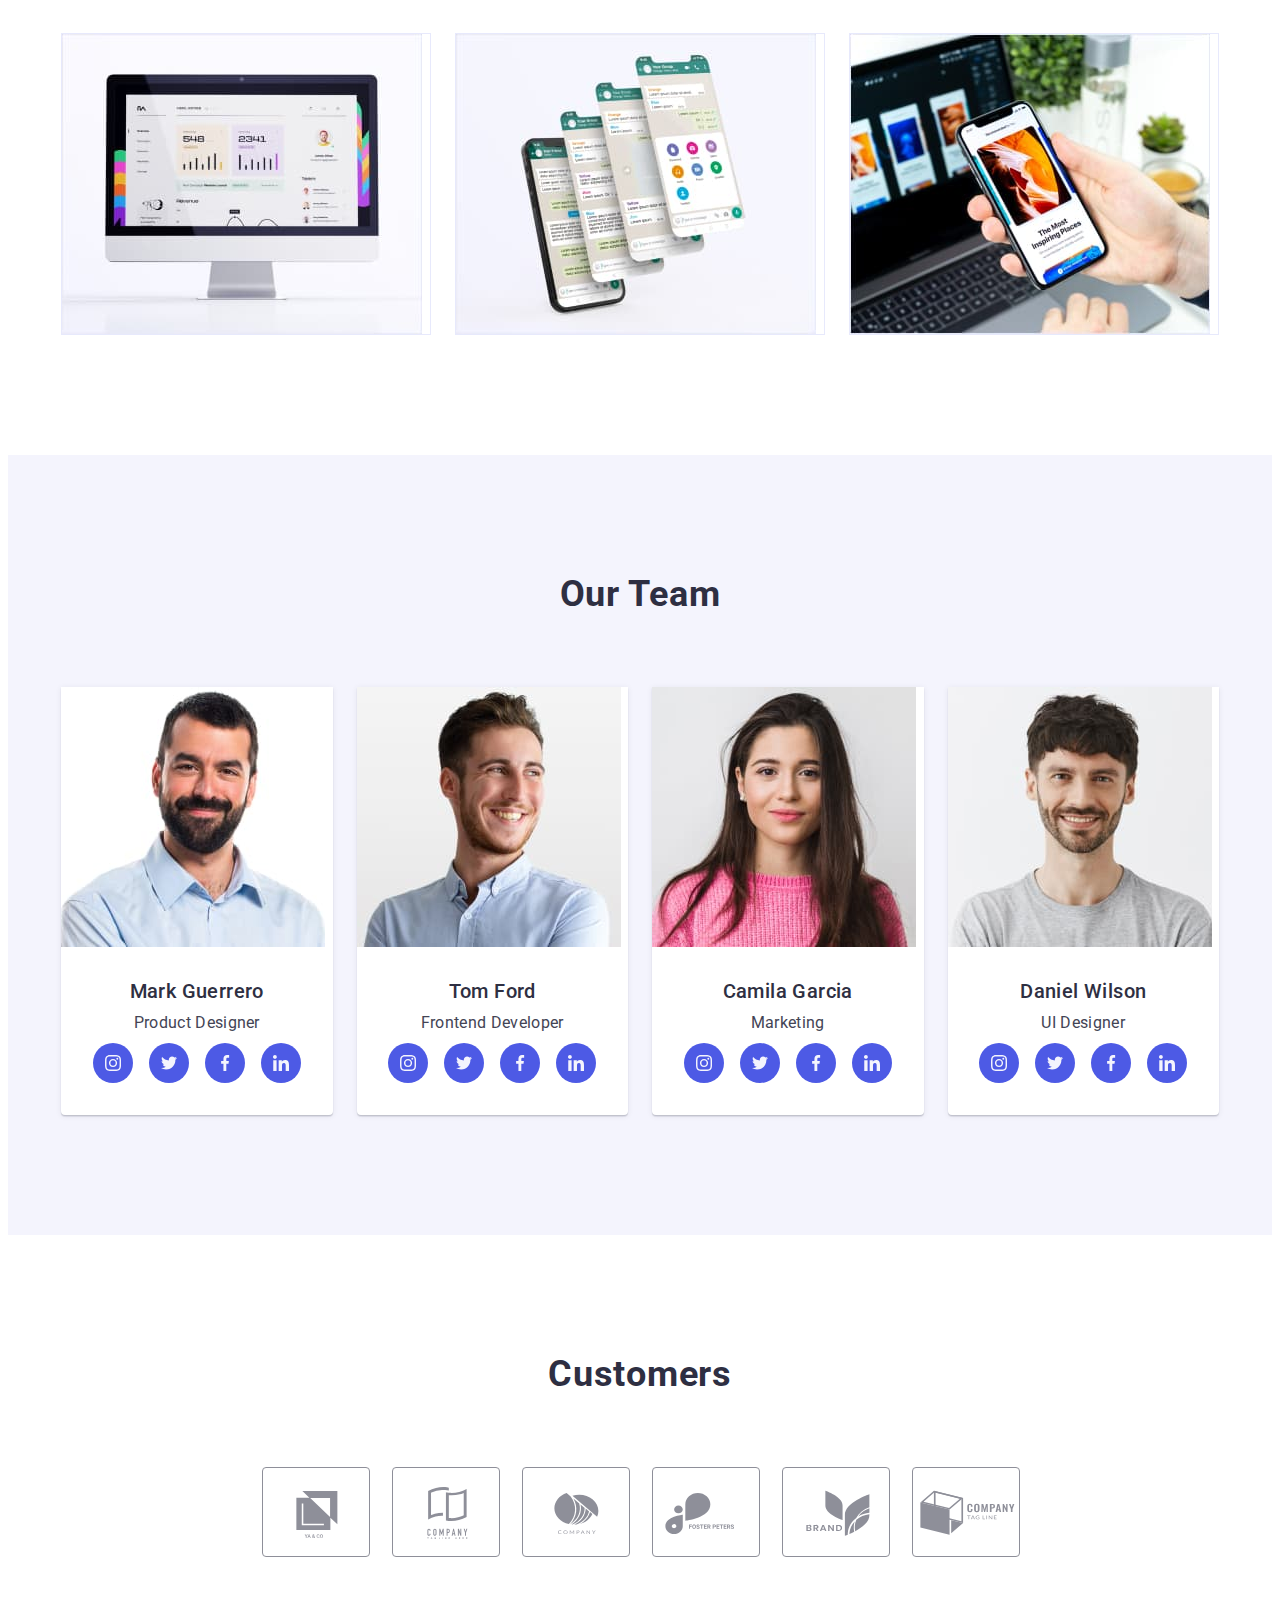
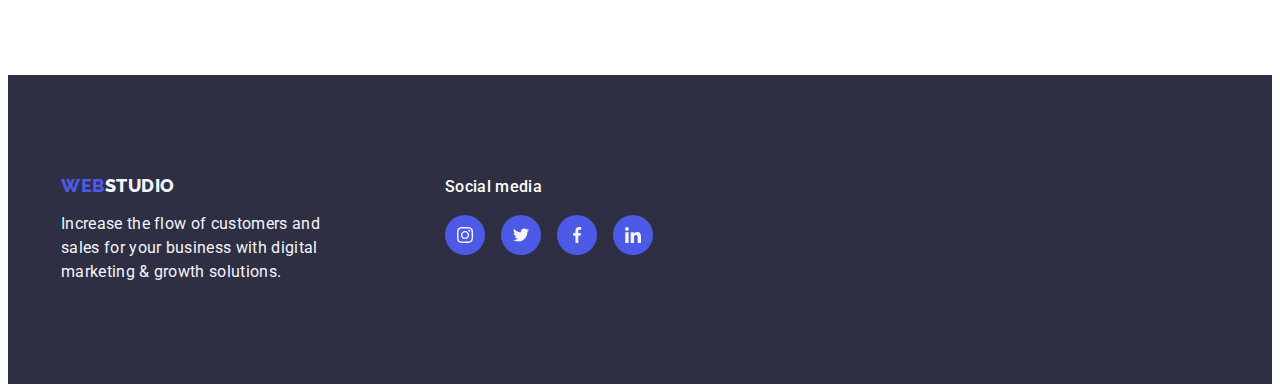
==== commit cd92b552: "pfmod" ====
--- a/index.html
+++ b/index.html
@@ -20,7 +20,7 @@
             <nav class="header-nav">    
                 <a href="./index.html" class="link logo">Web<span class="logo-part">Studio</span></a>
                 <ul class="list header-menu">
-               <li><a href="./index.html" class="link-nav link">Studio</a></li>
+               <li><a href="./index.html" class="link-nav inn link">Studio</a></li>
                <li><a href="./portfolio.html" class="link-nav link">Portfolio</a></li>
                <li><a href="" class="link-nav link">Contacts</a></li>
             </ul>
@@ -37,7 +37,7 @@
         <section class="hero">
            <div class="container div-hero">
              <h1 class="hero-title">Effective Solutions for Your Business</h1>
-             <button type="button" class="hero-btn">Order Service</button>
+             <button data-modal-open type="button" class="hero-btn">Order Service</button>
            </div>
         </section>
             <section class="adv">
@@ -336,5 +336,12 @@
             </div>
         </div>
             </footer>
+            <div class="backdrop is-hidden" data-modal>
+                <div class="modal"> 
+                <button class="modal-btn-close" data-modal-close><svg class="close-svg" width="8px" height="8px">
+                    <use href="./images/icons.svg#icon-close"></use></svg></button>
+                </div>
+            </div> 
+            <script src="./js/modal.js"></script>
     </body>
 </html>--- a/css/styles.css
+++ b/css/styles.css
@@ -72,7 +72,19 @@
     background-color: var(--whitty-color);
     border-bottom: 1px solid #e7e9fc
 }
-
+.inn{
+    position: relative;
+}
+.inn::after {
+    position: absolute;
+    content: '';
+    width: 100%;
+    height: 3px;
+    border-radius: 2px;
+    left: 0;
+    bottom: 0;
+    background-color: var(--active-color);
+}
     
 .header-menu {
     display: flex;
@@ -534,6 +546,7 @@
     color: var(--whitty-color);
     background: var(--active-color);
     border: 1px solid transparent;
+    box-shadow: 0px 3px 1px rgba(0, 0, 0, 0.1), 0px 2px 1px rgba(0, 0, 0, 0.08), 0px 2px 2px rgba(0, 0, 0, 0.12);
 }
 .filter-card-list {
     display: flex;
@@ -542,22 +555,36 @@
 }
 
 .card-item-link:hover,
-.card-item-link:focus {
-    color: var(--active-color);
-}
-.div-card {
-    
-    
-    
-    
-}
+.card-item-link:focus { 
+    box-shadow: 0px 1px 6px rgba(46, 47, 66, 0.08), 0px 1px 1px rgba(46, 47, 66, 0.16), 0px 2px 1px rgba(46, 47, 66, 0.08);
+}
+
 .card-item {
     width: calc((100% - 2*24px)/3);
-   
-    
-}
-
-.card-item-link {}
+   }
+
+.card-over-text {
+    color: var(--darwhit-color);
+    font-weight: 400;
+    position: absolute;
+    top: 0;
+    background-color: #4D5AE5;
+    width: 100%;
+    padding: 40px 32px 164px 32px;
+    transform: translateY(100%);
+    transition: var(--trans);
+    
+    }
+.card-div-over {
+    position: relative;
+    overflow: hidden;
+    }
+.card-item-link:hover .card-over-text,
+.card-item-link:focus .card-over-text {
+    transform: translateY(0%)
+}
+    
+
 
 .card-bottom {
     padding: 32px 16px;
@@ -575,3 +602,54 @@
 
 .card-item-text {}
 
+/*!------------------OTHERS-------------------------------  */
+
+.backdrop {
+    position: fixed;
+    top: 0;
+    width: 100%;
+    height: 100%;
+    background-color: rgba(46, 47, 66, 0.4);
+    transition: opacity var(--trans), visibility var(--trans);
+}
+.modal {
+    position: absolute;
+    top: 50%;
+    left: 50%;
+    transform: translate(-50%,-50%) scale(1);
+    width: 408px;
+    height: 584px;
+    background-color: #FCFCFC;
+    box-shadow: 0px 1px 1px rgba(0, 0, 0, 0.14), 0px 1px 3px rgba(0, 0, 0, 0.12), 0px 2px 1px rgba(0, 0, 0, 0.2);
+    border-radius: 4px;
+}
+.modal-btn-close {
+    position: absolute;
+    right: 24px;
+    top: 24px;
+    width: 24px;
+    height: 24px;
+    cursor: pointer;
+    background: #FCFCFC;  
+    border-radius: 4px;
+    border-radius: 50%;
+    display: flex;
+    justify-content: center;
+    align-items: center;
+
+}
+.is-hidden {
+    visibility: hidden;
+    opacity: 0;
+    pointer-events: none;
+}
+.backdrop.is-hidden .modal {
+    transform: translate(-50%, -50%) scale(0)
+}
+.close-svg {
+    fill: var(--title-color);
+}
+.close-svg:hover,
+.close-svg:focus {
+    fill: var(--whitty-color);
+}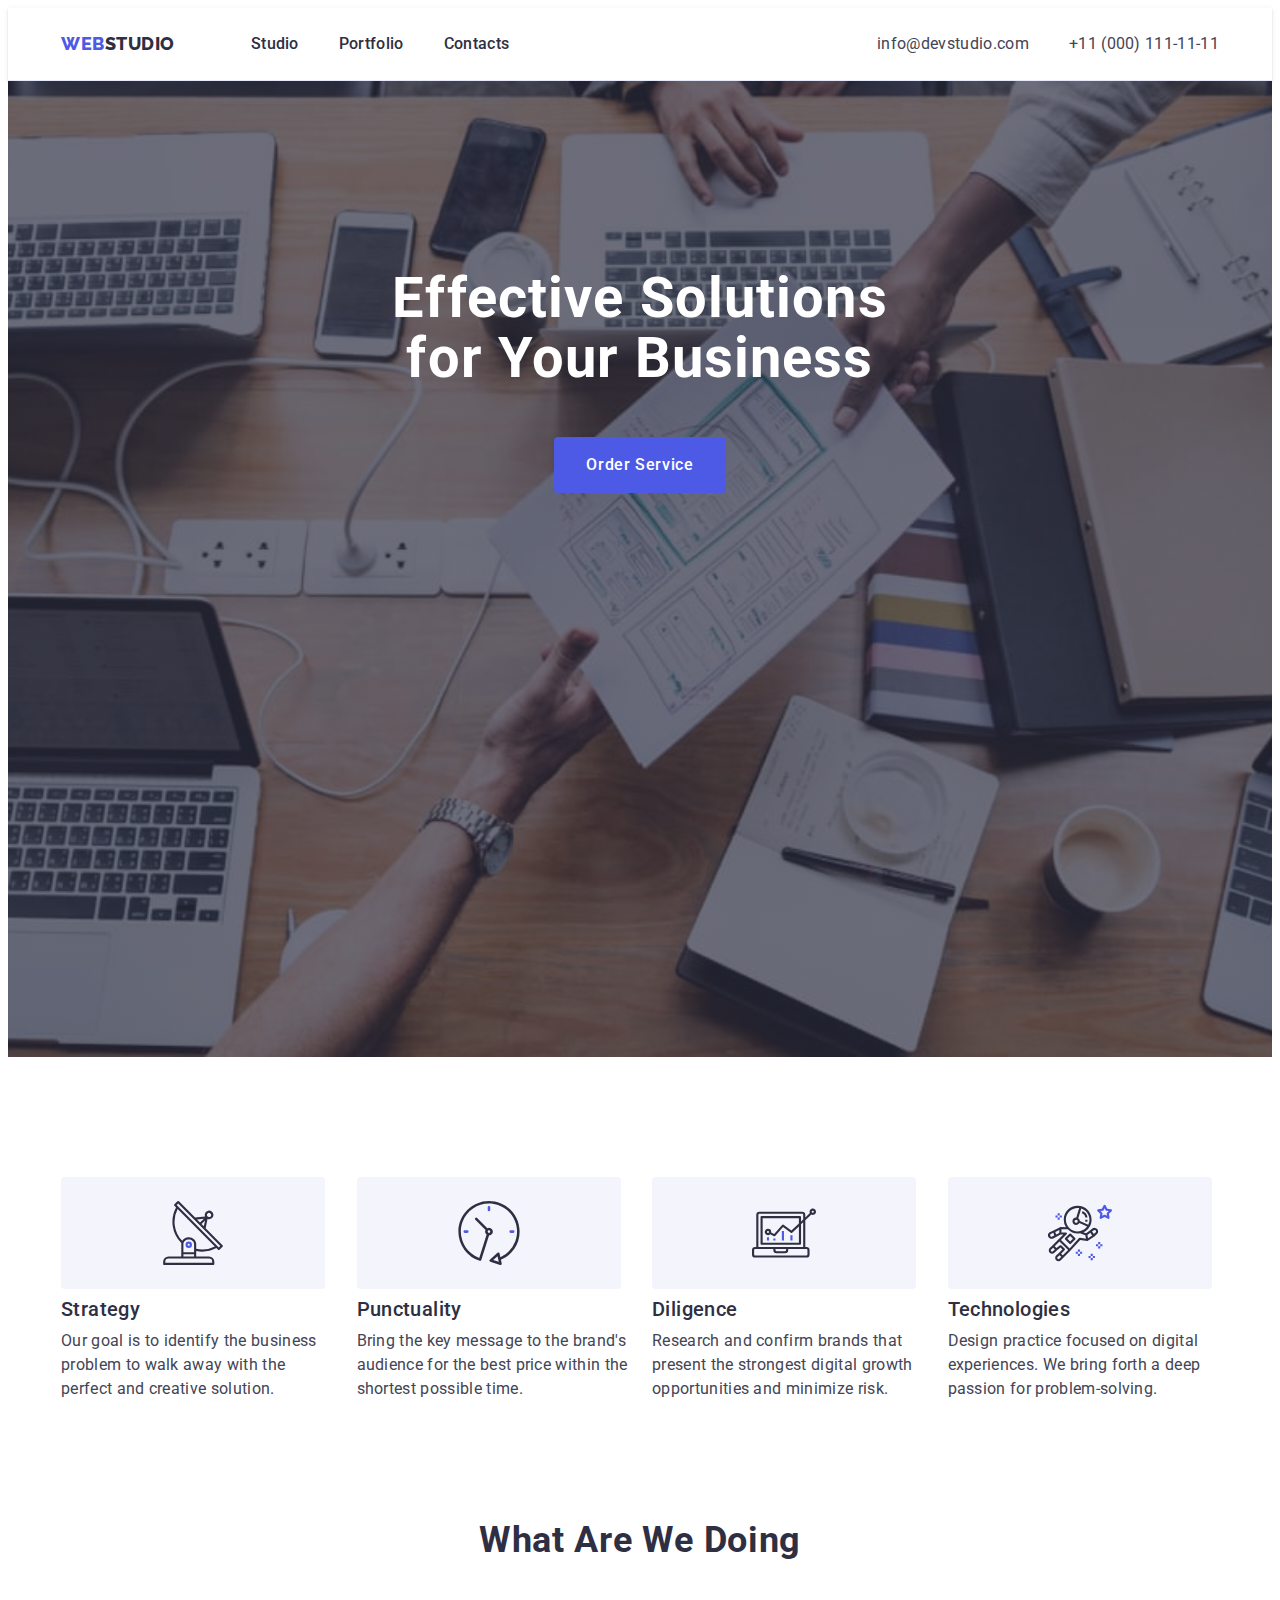
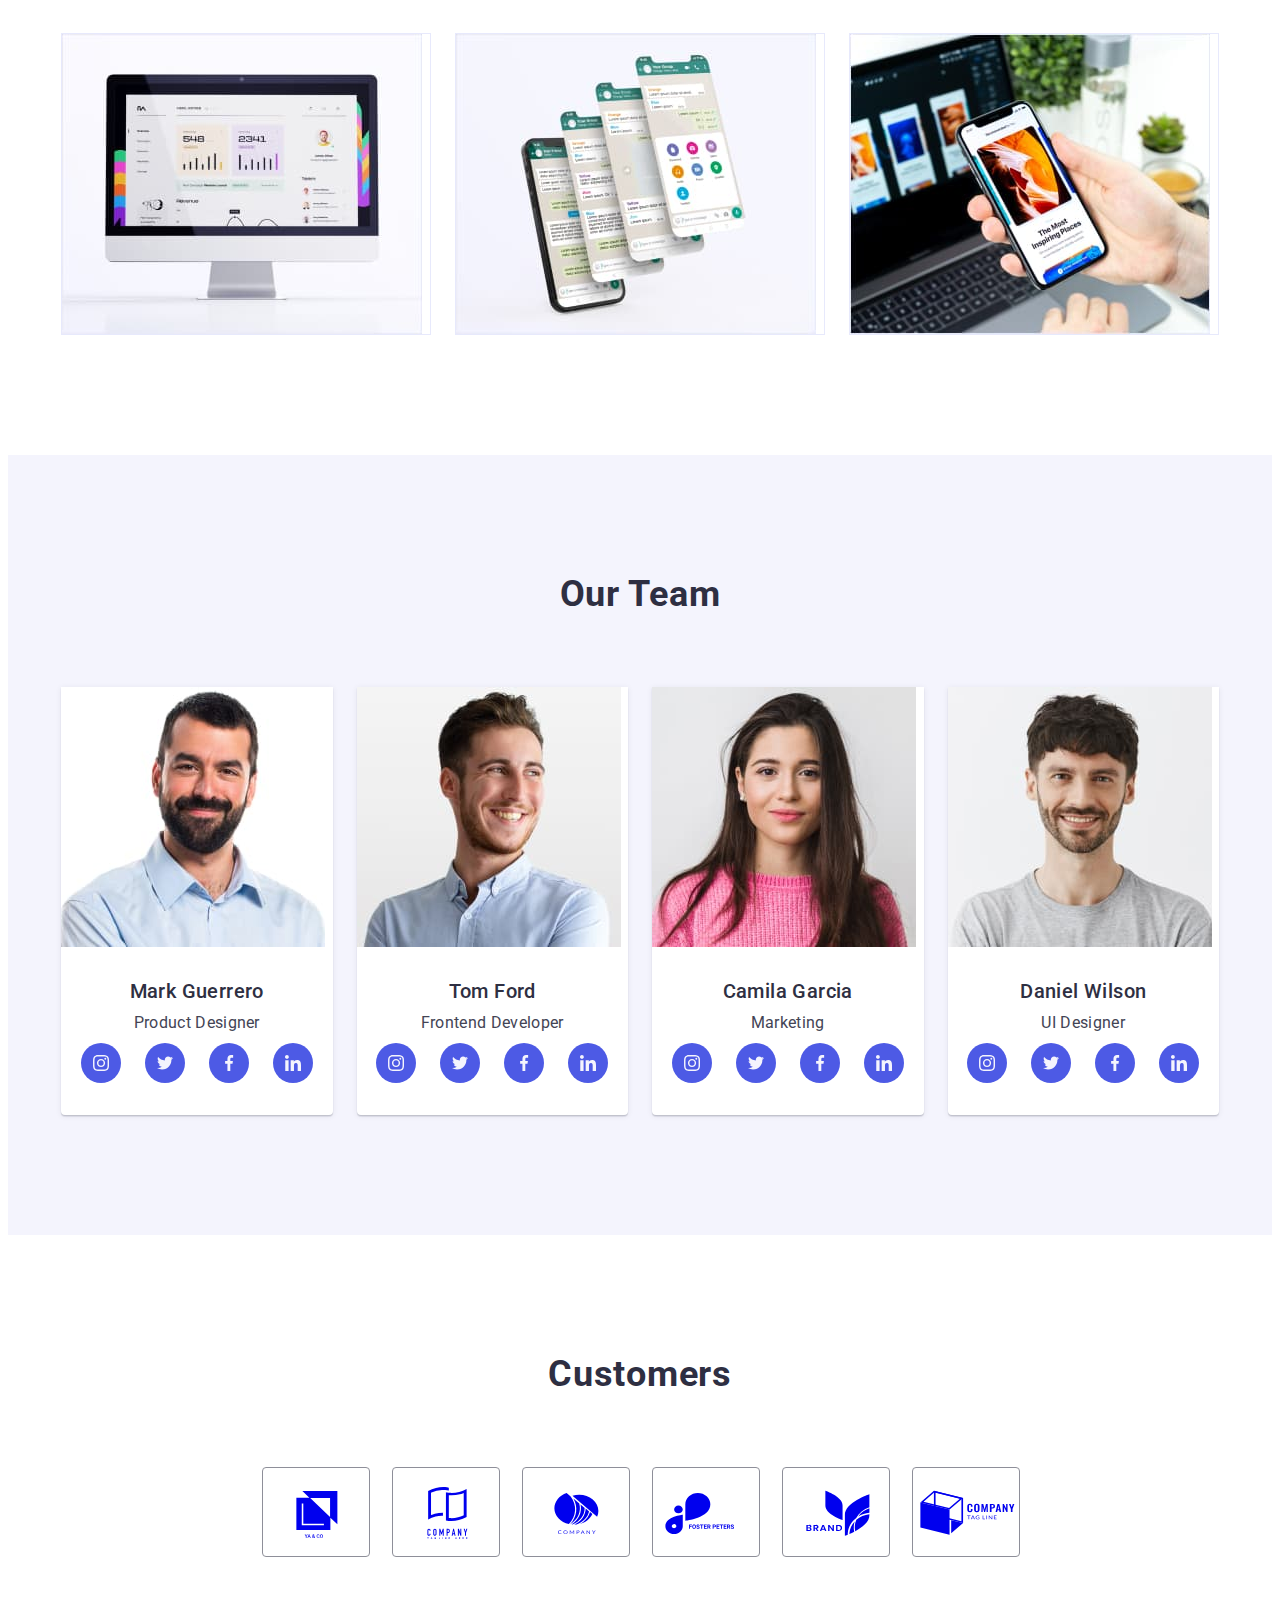
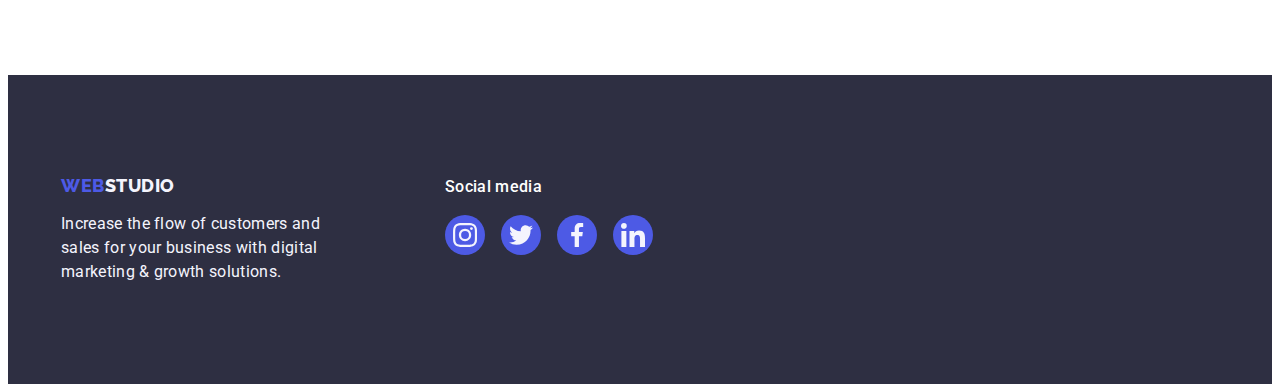
==== commit 82dfae28: "2divprvk" ====
--- a/index.html
+++ b/index.html
@@ -83,18 +83,17 @@
                   <li class="wawd-item"><img src="./images/screenshots.jpg" alt="screenshots" width="360"></li>
                   <li class="wawd-item"><img src="./images/phone.jpg" alt="phone" width="360"></li>             
                 </ul>
- </div>
+  </div>
            </section>
            <section class="team">
             <div class="container div-team">
                <h2 class="team-title">Our Team</h2>
-               <ul class="team-list list">
-    <li class="team-item">
-       <img class="team-item-img" src="./images/mark.jpg" alt="Mark Guerrero" width="264">
+    <ul class="team-list list">
+        <li class="team-item">
+            <img class="team-item-img" src="./images/mark.jpg" alt="Mark Guerrero" width="264">
       <div class="div-team-name">
-         <h3 class="team-item-title title">Mark Guerrero</h3>
-         <p class="team-item-text text">Product Designer</p>
-         <div class="team-soc">
+        <h3 class="team-item-title title">Mark Guerrero</h3>
+         <p class="team-item-text text">Product Designer</p>        
             <ul class="team-soc-icon list">
                <li class="team-soc-item">
                 <a class="team-soc-link" href="#">
@@ -126,14 +125,12 @@
             </li>
             </ul>
          </div>
-      </div>
     </li>
     <li class="team-item">
        <img class="team-item-img" src="./images/tom.jpg" alt="Tom Ford" width="264">
       <div class="div-team-name">
          <h3 class="team-item-title title">Tom Ford</h3>
          <p class="team-item-text text">Frontend Developer</p>
-        <div class="team-soc">
             <ul class="team-soc-icon list">
                 <li class="team-soc-item">
                     <a class="team-soc-link" href="#">
@@ -165,14 +162,12 @@
                 </li>
             </ul>
         </div>
-      </div>
     </li>
     <li class="team-item">
        <img class="team-item-img" src="./images/camila.jpg" alt="Camila Garcia" width="264">
        <div class="div-team-name">
         <h3 class="team-item-title title">Camila Garcia</h3>
         <p class="team-item-text text">Marketing</p>
-        <div class="team-soc">
             <ul class="team-soc-icon list">
                 <li class="team-soc-item">
                     <a class="team-soc-link" href="#">
@@ -204,14 +199,12 @@
                 </li>
             </ul>
         </div>
-       </div>
     </li>
     <li class="team-item">
        <img class="team-item-img" src="./images/daniel.jpg" alt="Daniel Wilson" width="264">
       <div class="div-team-name">
          <h3 class="team-item-title title">Daniel Wilson</h3>
          <p class="team-item-text text">UI Designer</p>
-        <div class="team-soc">
             <ul class="team-soc-icon list">
                 <li class="team-soc-item">
                     <a class="team-soc-link" href="#">
@@ -242,16 +235,13 @@
                     </a>
                 </li>
             </ul>
-        </div>
-      </div>
-    </li>                
-               </ul>
-            </div>
+          </div>
+        </ul>
+    </div>           
         </section>
         <section class="custom">
         <div class="container custom-div">
-            <h2 class="title custom-tittle">Customers</h2>
-             <div class="custom-icon-div">
+            <h2 class="title custom-tittle">Customers</h2> 
                 <ul class="custom-icon-list list">
                     <li class="custom-icon-item">
                         <a class="custom-link" href="#">
@@ -291,7 +281,7 @@
                     </li>
                 </ul>
              </div>
-           </div>
+           
 
         </section>
     </main>
@@ -306,28 +296,28 @@
 <ul class="foot-soc-icon list">
     <li class="foot-soc-item">
         <a class="foot-soc-link" href="#">
-            <svg class="foot-icon-svg" width="16" height="16">
+            <svg class="foot-icon-svg" width="24" height="24">
                 <use href="./images/icons.svg#icon-instagram"></use>
             </svg>
         </a>
     </li>
     <li class="foot-soc-item">
         <a class="foot-soc-link" href="#">
-            <svg class="foot-icon-svg" width="16" height="16">
+            <svg class="foot-icon-svg" width="24" height="24">
                 <use href="./images/icons.svg#icon-twitter"></use>
             </svg>
         </a>
     </li>
     <li class="foot-soc-item">
         <a class="foot-soc-link" href="#">
-            <svg class="foot-icon-svg" width="16" height="16">
+            <svg class="foot-icon-svg" width="24" height="24">
                 <use href="./images/icons.svg#icon-facebook"></use>
             </svg>
         </a>
     </li>
     <li class="foot-soc-item">
         <a class="foot-soc-link" href="#">
-            <svg class="foot-icon-svg" width="16" height="16">
+            <svg class="foot-icon-svg" width="24" height="24">
                 <use href="./images/icons.svg#icon-linkedin"></use>
             </svg>
         </a>
@@ -338,7 +328,7 @@
             </footer>
             <div class="backdrop is-hidden" data-modal>
                 <div class="modal"> 
-                <button class="modal-btn-close" data-modal-close><svg class="close-svg" width="8px" height="8px">
+                <button type="button" class="modal-btn-close" data-modal-close><svg class="close-svg" width="8" height="8">
                     <use href="./images/icons.svg#icon-close"></use></svg></button>
                 </div>
             </div> 
--- a/css/styles.css
+++ b/css/styles.css
@@ -70,7 +70,10 @@
 /*!------------------ HEADER ---------------------------*/
 .header {
     background-color: var(--whitty-color);
-    border-bottom: 1px solid #e7e9fc
+    border-bottom: 1px solid #e7e9fc;
+    box-shadow: 0px 2px 1px rgba(46, 47, 66, 0.08),
+        0px 1px 1px rgba(46, 47, 66, 0.16),
+        0px 1px 6px rgba(46, 47, 66, 0.08);
 }
 .inn{
     position: relative;
@@ -79,11 +82,12 @@
     position: absolute;
     content: '';
     width: 100%;
-    height: 3px;
+    height: 4px;
     border-radius: 2px;
+    bottom: -1px;
     left: 0;
     bottom: 0;
-    background-color: var(--active-color);
+    color: #404bbf;
 }
     
 .header-menu {
@@ -234,6 +238,7 @@
 height: 112px;
 background-color: var(--darwhit-color);
 border-radius: 4px;
+margin-bottom: 8px;
 }
 .adv-icon-svg {
 
@@ -250,7 +255,6 @@
 .adv-item-title {
     text-align: left;
     margin-bottom: 8px;
-    margin-top: 8px;
 }
 
 
@@ -328,9 +332,9 @@
  .team-soc-icon 
  {
     display: flex;
-    gap: 16px;
-    padding-top: 8px;
+    gap: 24px;
     justify-content: center;
+    margin-top: 8px;
     
  }
  .team-soc {}
@@ -364,7 +368,7 @@
     }
 
 .div-team-name {
-    padding: 32px 16px;
+    padding: 32px 0;
  }
 
 
@@ -410,10 +414,11 @@
 }
 .foot-soc-link:hover,
 .foot-soc-link:focus {
-    background-color: var(--active-color);
+    background-color: #31d0aa;
 }
 .div-foot {
     display: flex;
+    align-items: baseline;
 }
 .foot-soc-icon {
     display: flex;
@@ -449,7 +454,7 @@
 .custom-tittle {
     font-weight: 700;
     font-size: 36px;
-    line-height: 1.1;
+    line-height: 1.11;
     text-transform: capitalize;
     margin-bottom: 72px;
 }
@@ -479,7 +484,7 @@
 }
 
 .custom-icon {
-    fill: #8E8F99;
+    fill: currentColor;
     transition: fill var(--trans);
 }
 .custom-link:hover,
@@ -561,6 +566,9 @@
 
 .card-item {
     width: calc((100% - 2*24px)/3);
+    transition: color var(--trans),background-color var(--trans),
+    border-color var(--trans),
+    box-shadow var(--trans);
    }
 
 .card-over-text {
@@ -570,9 +578,9 @@
     top: 0;
     background-color: #4D5AE5;
     width: 100%;
-    padding: 40px 32px 164px 32px;
+    padding: 40px 32px;
     transform: translateY(100%);
-    transition: var(--trans);
+    transition: transform var(--trans);
     
     }
 .card-div-over {
@@ -583,7 +591,11 @@
 .card-item-link:focus .card-over-text {
     transform: translateY(0%)
 }
-    
+    .card-item-link {
+        display: block;
+        transition: box-shadow var(--trans);
+    }
+
 
 
 .card-bottom {
@@ -618,10 +630,11 @@
     left: 50%;
     transform: translate(-50%,-50%) scale(1);
     width: 408px;
-    height: 584px;
+    min-height: 584px;
     background-color: #FCFCFC;
     box-shadow: 0px 1px 1px rgba(0, 0, 0, 0.14), 0px 1px 3px rgba(0, 0, 0, 0.12), 0px 2px 1px rgba(0, 0, 0, 0.2);
     border-radius: 4px;
+    transition: tranform var(--trans);
 }
 .modal-btn-close {
     position: absolute;
@@ -630,12 +643,14 @@
     width: 24px;
     height: 24px;
     cursor: pointer;
-    background: #FCFCFC;  
-    border-radius: 4px;
+    background-color: #e7e9fc;  
+    border: 1px solid rgba(0, 0, 0, 0.1);
     border-radius: 50%;
+    padding: 0;
     display: flex;
     justify-content: center;
     align-items: center;
+    transition: background-color var(--trans), border var(--trans);
 
 }
 .is-hidden {
@@ -648,8 +663,18 @@
 }
 .close-svg {
     fill: var(--title-color);
-}
-.close-svg:hover,
-.close-svg:focus {
+    transition: fill var(--trans);
+}
+.modal-btn-close:focus,
+.modal-btn-close:hover {
+background-color: #404bbf;
+border: none;
+}
+
+
+.close-svg:focus,
+.close-svg:hover {
     fill: var(--whitty-color);
-}+   
+}
+
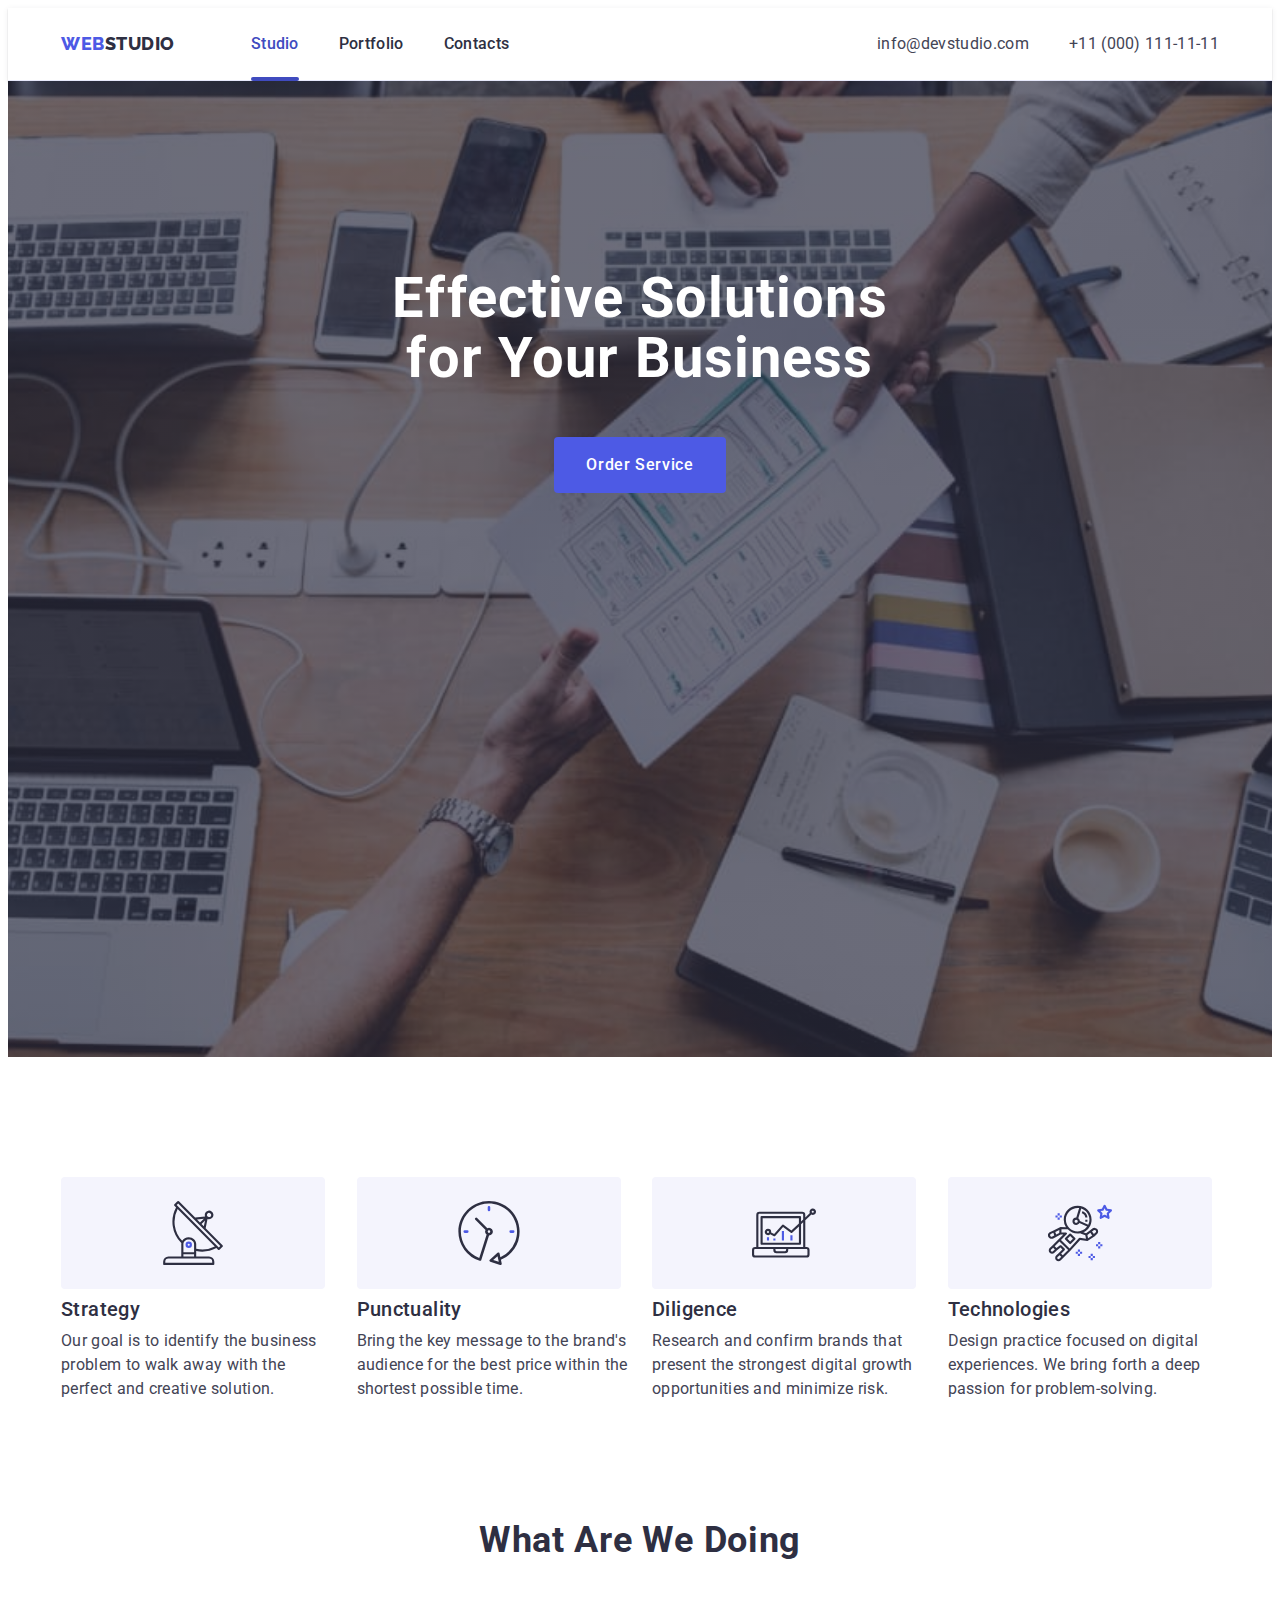
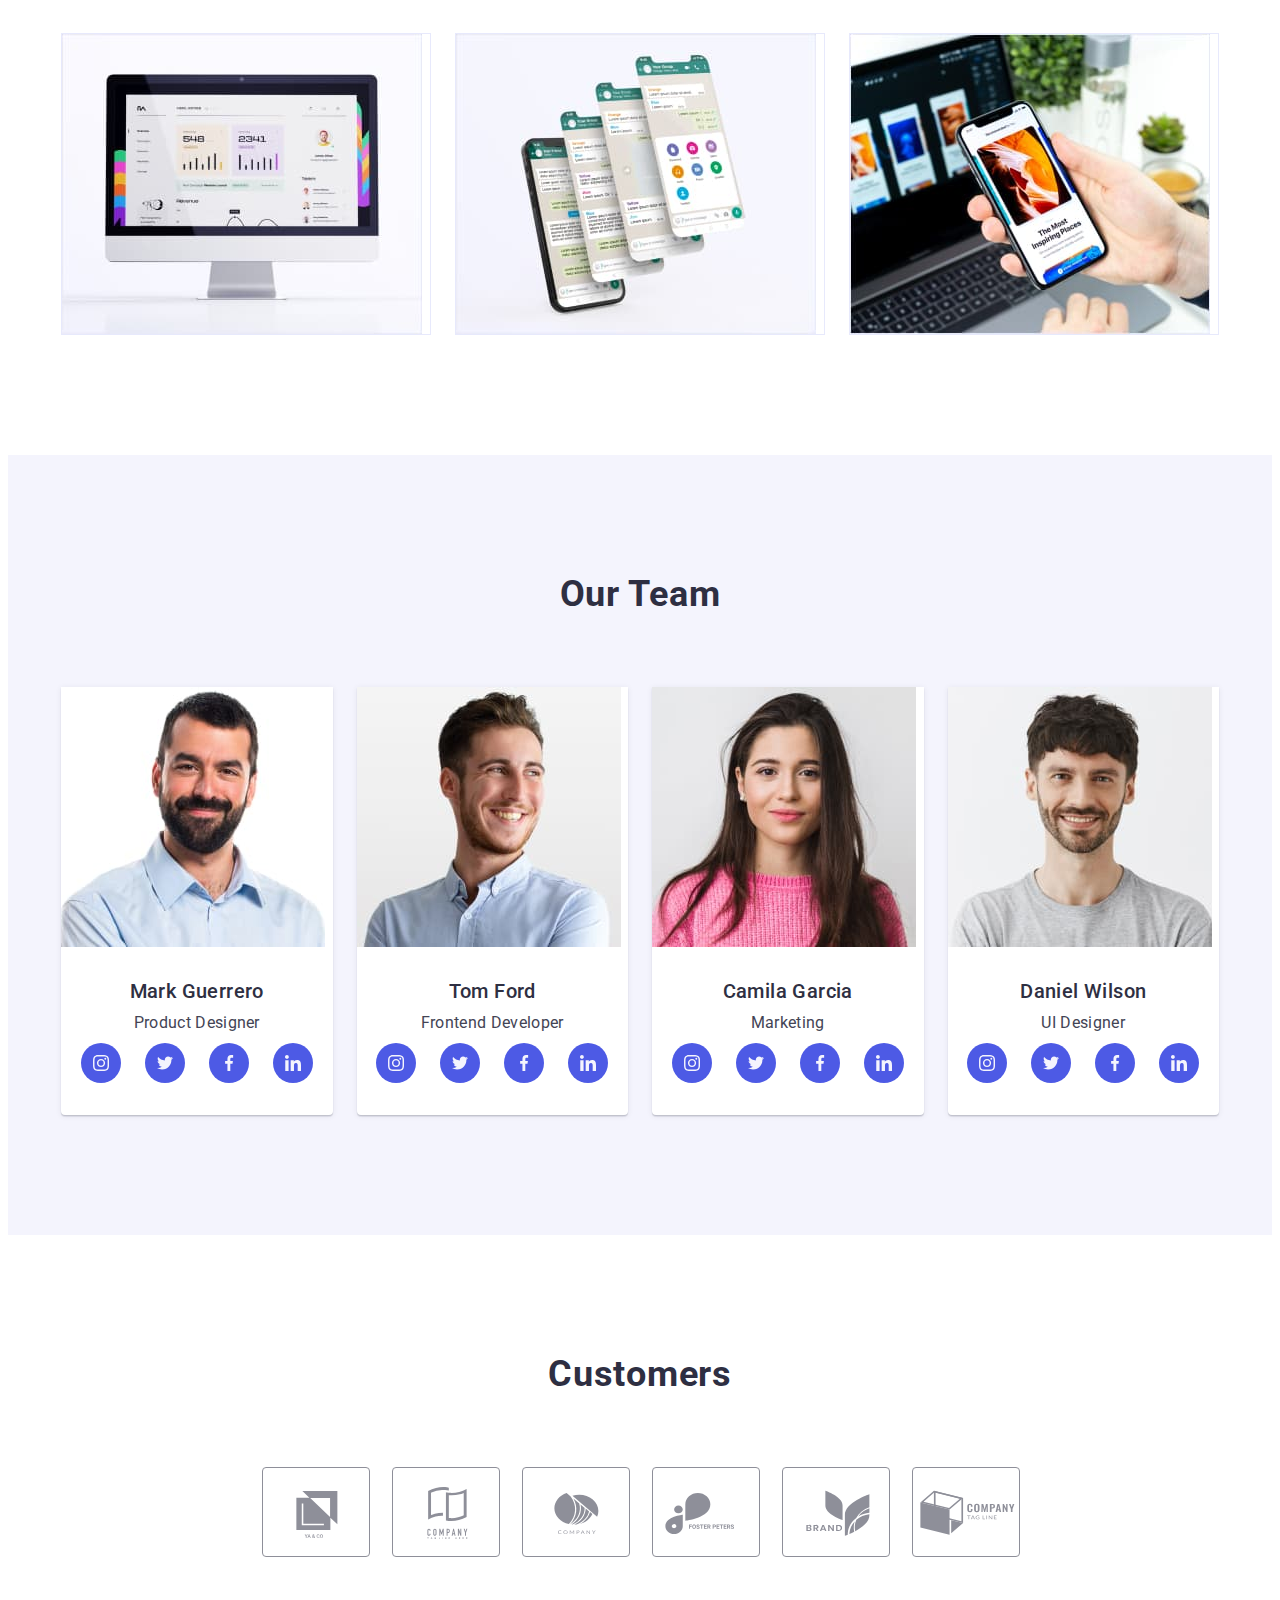
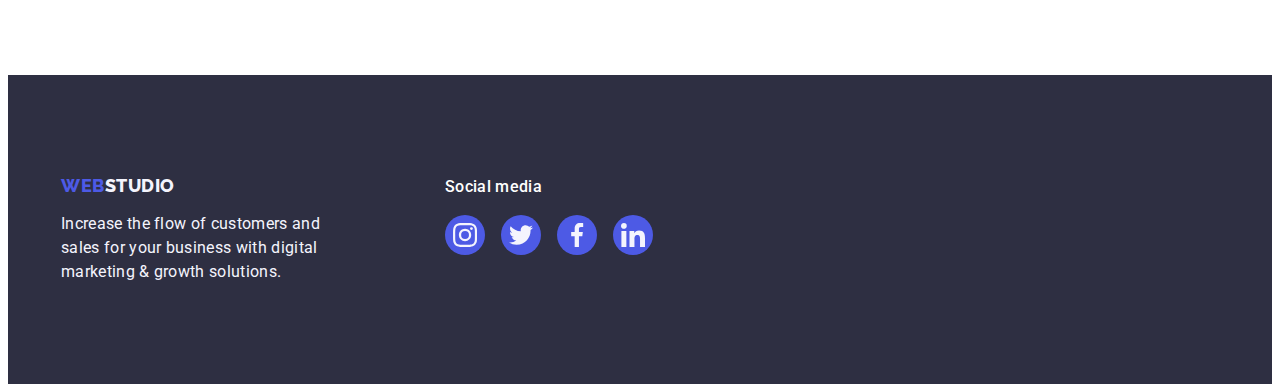
==== commit bbb0e382: "inndown" ====
--- a/index.html
+++ b/index.html
@@ -21,7 +21,7 @@
                 <a href="./index.html" class="link logo">Web<span class="logo-part">Studio</span></a>
                 <ul class="list header-menu">
                <li><a href="./index.html" class="link-nav inn link">Studio</a></li>
-               <li><a href="./portfolio.html" class="link-nav link">Portfolio</a></li>
+               <li><a href="./portfolio.html" class="link-nav  link">Portfolio</a></li>
                <li><a href="" class="link-nav link">Contacts</a></li>
             </ul>
             </nav>
--- a/css/styles.css
+++ b/css/styles.css
@@ -5,6 +5,7 @@
     --text-color: #434455;
     --whitty-color: #FFFFFF;
     --darwhit-color: #F4F4FD;
+    --gray-color: #8e8f99;
     --trans: 250ms cubic-bezier(0.4, 0, 0.2, 1);
     }
 body 
@@ -75,10 +76,10 @@
         0px 1px 1px rgba(46, 47, 66, 0.16),
         0px 1px 6px rgba(46, 47, 66, 0.08);
 }
-.inn{
-    position: relative;
-}
+
+
 .inn::after {
+    display: block;
     position: absolute;
     content: '';
     width: 100%;
@@ -86,10 +87,12 @@
     border-radius: 2px;
     bottom: -1px;
     left: 0;
-    bottom: 0;
-    color: #404bbf;
-}
-    
+    background-color: var(--active-color);
+}
+
+
+
+
 .header-menu {
     display: flex;
     gap: 40px;
@@ -130,6 +133,10 @@
     padding-bottom: 24px;
     transition: color var(--trans);
 }
+.inn {
+    color: var(--active-color);
+    position: relative;}
+
 .link-nav:active,
 .link-nav:hover,
 .link-nav:focus {
@@ -469,10 +476,12 @@
     justify-content: center;
     align-items: center;
     border: 1px solid #8E8F99;
+    color: var(--gray-color);
     border-radius: 4px;
     width: 100%;
     height: 100%;
-    transition: border-color var(--trans);
+    transition: border-color var(--trans),
+    color var(--trans);
     }
 
 .custom-div {
@@ -488,7 +497,7 @@
     transition: fill var(--trans);
 }
 .custom-link:hover,
-.custom-link:hover {
+.custom-link:focus {
     color: var(--active-color);
     border-color: var(--active-color);
 }
@@ -542,6 +551,8 @@
     padding: 12px 24px;
     border: 1px solid #E7E9FC;
     border-radius: 4px;
+    transition: color var(--trans),background-color var(--trans),
+    border-color var(--trans),box-shadow var(--trans);
     
 }
 
@@ -578,7 +589,8 @@
     top: 0;
     background-color: #4D5AE5;
     width: 100%;
-    padding: 40px 32px;
+    height: 100%;
+    padding: 40px 32px ;
     transform: translateY(100%);
     transition: transform var(--trans);
     
@@ -634,7 +646,7 @@
     background-color: #FCFCFC;
     box-shadow: 0px 1px 1px rgba(0, 0, 0, 0.14), 0px 1px 3px rgba(0, 0, 0, 0.12), 0px 2px 1px rgba(0, 0, 0, 0.2);
     border-radius: 4px;
-    transition: tranform var(--trans);
+    transition: transform var(--trans);
 }
 .modal-btn-close {
     position: absolute;
@@ -670,11 +682,13 @@
 background-color: #404bbf;
 border: none;
 }
-
-
-.close-svg:focus,
-.close-svg:hover {
+.modal-btn-close:focus .close-svg,
+.modal-btn-close:hover .close-svg {
     fill: var(--whitty-color);
+}
+
+
+
    
-}
-
+
+
